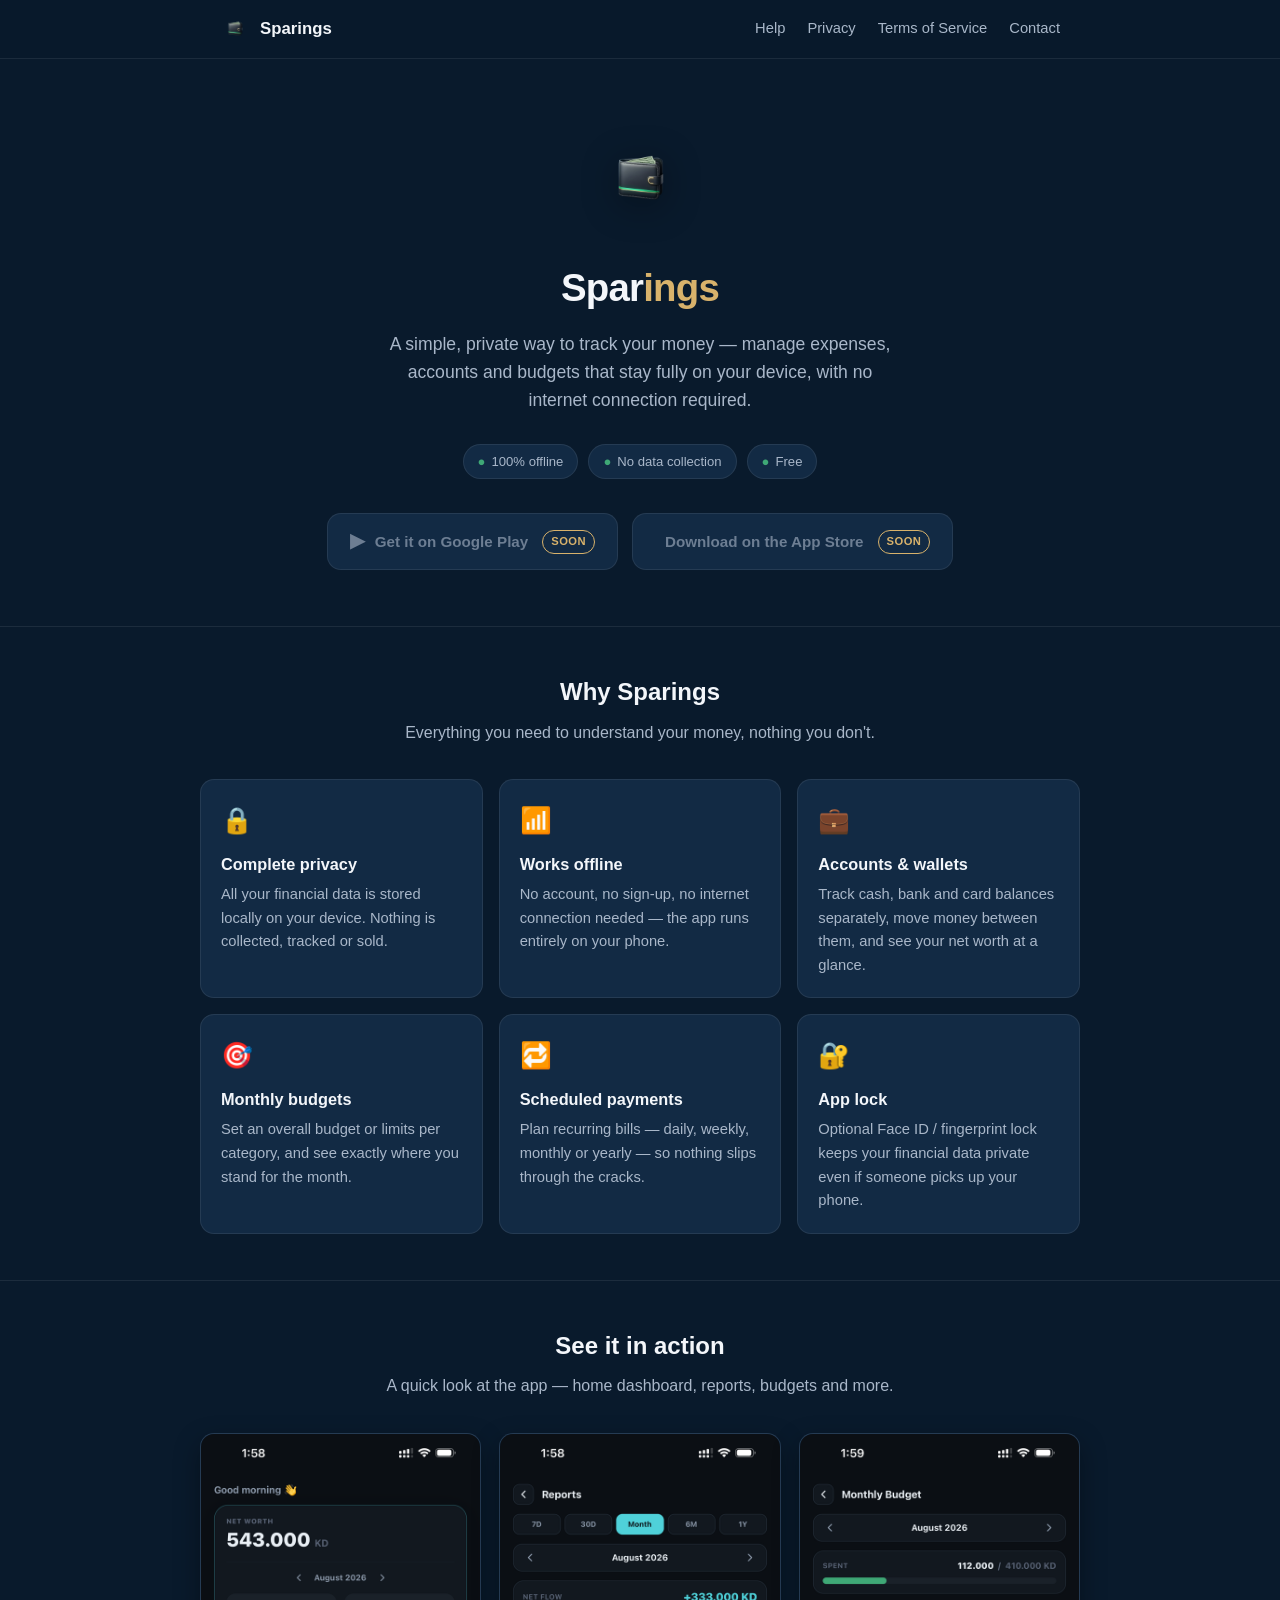
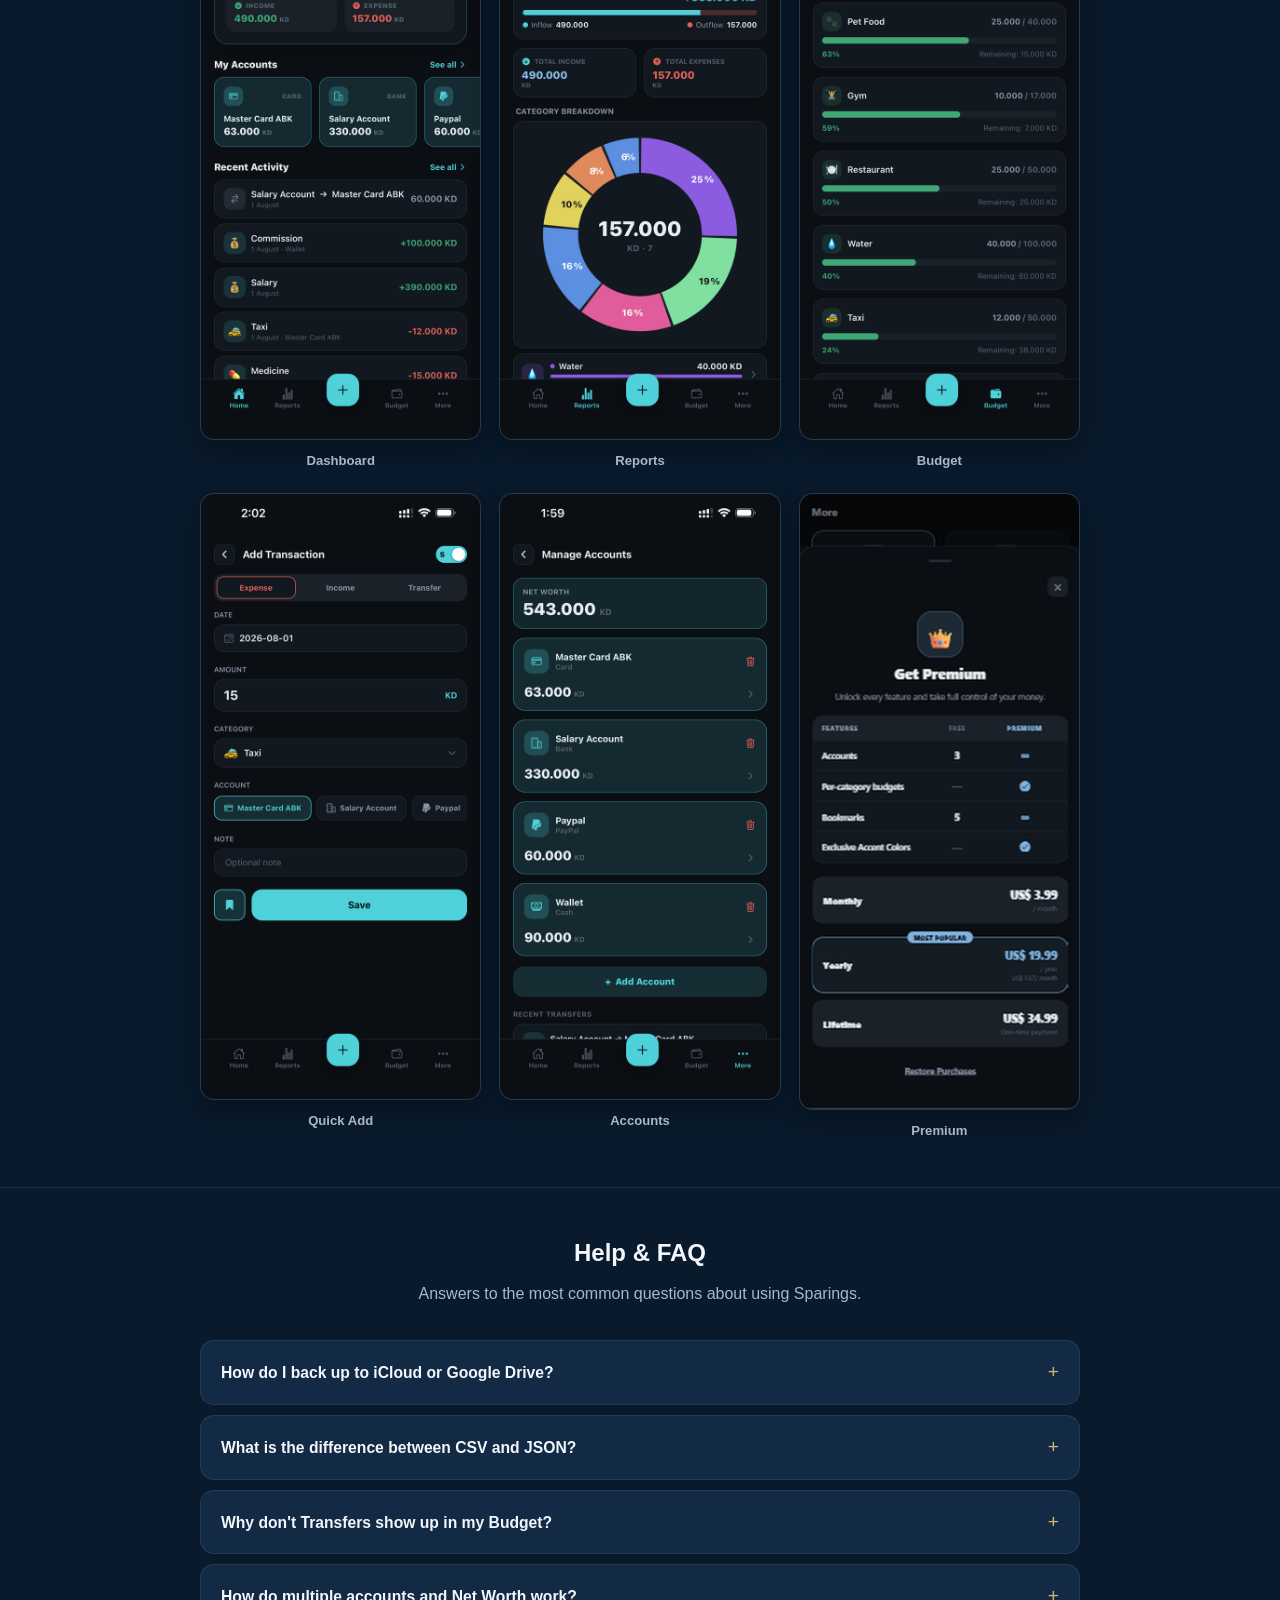
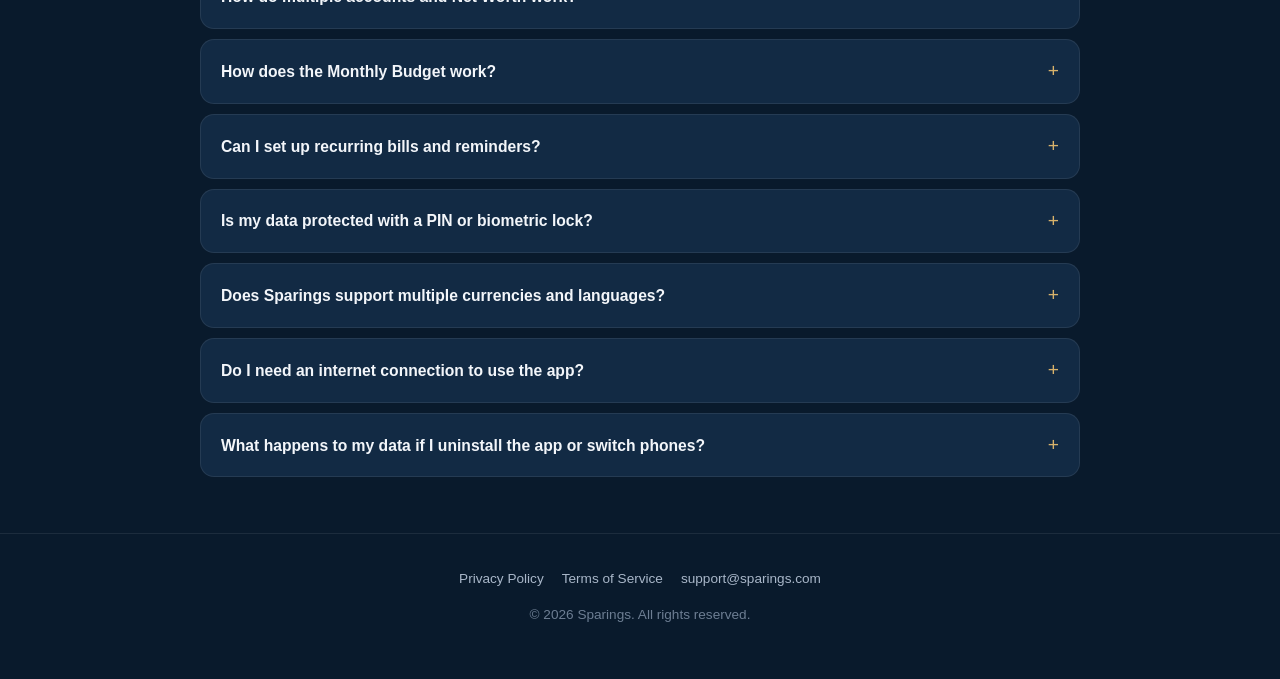
==== index.html @ 33c296d5 "Initial commit: Sparings marketing site Static site (no build step) with Home, Privacy Policy, and T" ====
<!DOCTYPE html>
<html lang="en">
<head>
<meta charset="UTF-8" />
<meta name="viewport" content="width=device-width, initial-scale=1.0" />
<title>Sparings — Personal Finance, Fully Private</title>
<meta name="description" content="Sparings is a personal finance and expense manager app that works fully offline and keeps every bit of your data on your own device." />
<link rel="icon" type="image/png" href="assets/favicon.png" />
<link rel="stylesheet" href="styles.css" />
</head>
<body>

<nav class="nav">
  <div class="wrap">
    <div class="nav-brand">
      <img src="assets/logo.png" alt="Sparings logo" />
      Sparings
    </div>
    <div class="nav-links">
      <a href="#help">Help</a>
      <a href="privacy.html">Privacy</a>
      <a href="terms.html">Terms of Service</a>
      <a href="#contact">Contact</a>
    </div>
  </div>
</nav>

<header class="hero">
  <img class="logo" src="assets/logo.png" alt="Sparings app icon" />
  <h1>Spar<span class="accent">ings</span></h1>
  <p class="tagline">
    A simple, private way to track your money — manage expenses, accounts and budgets
    that stay fully on your device, with no internet connection required.
  </p>

  <div class="pill-row">
    <span class="pill"><span class="dot">●</span>100% offline</span>
    <span class="pill"><span class="dot">●</span>No data collection</span>
    <span class="pill"><span class="dot">●</span>Free</span>
  </div>

  <div class="download-row">
    <span class="btn-store" title="Coming soon">
      <span class="store-icon">▶</span> Get it on Google Play <span class="soon">Soon</span>
    </span>
    <span class="btn-store" title="Coming soon">
      <span class="store-icon"></span> Download on the App Store <span class="soon">Soon</span>
    </span>
  </div>
</header>

<section class="block">
  <div class="wrap">
    <h2 class="section-title">Why Sparings</h2>
    <p class="section-sub">Everything you need to understand your money, nothing you don't.</p>
    <div class="feature-grid">
      <div class="feature-card">
        <span class="icon">🔒</span>
        <h3>Complete privacy</h3>
        <p>All your financial data is stored locally on your device. Nothing is collected, tracked or sold.</p>
      </div>
      <div class="feature-card">
        <span class="icon">📶</span>
        <h3>Works offline</h3>
        <p>No account, no sign-up, no internet connection needed — the app runs entirely on your phone.</p>
      </div>
      <div class="feature-card">
        <span class="icon">💼</span>
        <h3>Accounts &amp; wallets</h3>
        <p>Track cash, bank and card balances separately, move money between them, and see your net worth at a glance.</p>
      </div>
      <div class="feature-card">
        <span class="icon">🎯</span>
        <h3>Monthly budgets</h3>
        <p>Set an overall budget or limits per category, and see exactly where you stand for the month.</p>
      </div>
      <div class="feature-card">
        <span class="icon">🔁</span>
        <h3>Scheduled payments</h3>
        <p>Plan recurring bills — daily, weekly, monthly or yearly — so nothing slips through the cracks.</p>
      </div>
      <div class="feature-card">
        <span class="icon">🔐</span>
        <h3>App lock</h3>
        <p>Optional Face ID / fingerprint lock keeps your financial data private even if someone picks up your phone.</p>
      </div>
    </div>
  </div>
</section>

<section class="block">
  <div class="wrap">
    <h2 class="section-title">See it in action</h2>
    <p class="section-sub">A quick look at the app — home dashboard, reports, budgets and more.</p>
    <div class="screenshot-grid">
      <div class="screenshot-card">
        <img src="assets/screenshot-home.png" alt="Sparings home dashboard screenshot" loading="lazy" />
        <span>Dashboard</span>
      </div>
      <div class="screenshot-card">
        <img src="assets/screenshot-reports.png" alt="Sparings reports screenshot" loading="lazy" />
        <span>Reports</span>
      </div>
      <div class="screenshot-card">
        <img src="assets/screenshot-budget.png" alt="Sparings monthly budget screenshot" loading="lazy" />
        <span>Budget</span>
      </div>
      <div class="screenshot-card">
        <img src="assets/screenshot-add.png" alt="Sparings quick add transaction screenshot" loading="lazy" />
        <span>Quick Add</span>
      </div>
      <div class="screenshot-card">
        <img src="assets/screenshot-accounts.png" alt="Sparings accounts and wallets screenshot" loading="lazy" />
        <span>Accounts</span>
      </div>
      <div class="screenshot-card">
        <img src="assets/screenshot-premium.png" alt="Sparings Premium screenshot" loading="lazy" />
        <span>Premium</span>
      </div>
    </div>
  </div>
</section>

<section class="block" id="help">
  <div class="wrap">
    <h2 class="section-title">Help &amp; FAQ</h2>
    <p class="section-sub">Answers to the most common questions about using Sparings.</p>

    <details class="faq-item">
      <summary>How do I back up to iCloud or Google Drive?</summary>
      <div class="faq-answer">
        Tap "Backup App Data (JSON)" in Settings, then choose "Save to Files" (iOS) or "Google Drive" (Android) from the share menu.
      </div>
    </details>

    <details class="faq-item">
      <summary>What is the difference between CSV and JSON?</summary>
      <div class="faq-answer">
        CSV is an Excel file for you to read and print. JSON is a code file the app uses to safely restore your exact accounts, budgets and settings. A CSV file cannot be imported back.
      </div>
    </details>

    <details class="faq-item">
      <summary>Why don't Transfers show up in my Budget?</summary>
      <div class="faq-answer">
        A transfer only moves money between your own wallets (for example, Bank to Cash). It is not an expense, so it never affects your monthly budget or reports.
      </div>
    </details>

    <details class="faq-item">
      <summary>How do multiple accounts and Net Worth work?</summary>
      <div class="faq-answer">
        You can add as many accounts as you like — bank, cash, cards or any custom wallet — and track each one's balance separately. Your Net Worth is simply the sum of every account's balance, shown live on the Home dashboard.
      </div>
    </details>

    <details class="faq-item">
      <summary>How does the Monthly Budget work?</summary>
      <div class="faq-answer">
        You can set one overall monthly spending limit, and optionally separate limits per category (like Groceries or Transport). Sparings tracks your progress against each limit as you log expenses through the month.
      </div>
    </details>

    <details class="faq-item">
      <summary>Can I set up recurring bills and reminders?</summary>
      <div class="faq-answer">
        Yes. Scheduled Payments let you set up a bill once — daily, weekly, monthly or yearly — and it will automatically appear as an upcoming transaction in your Records each time it's due.
      </div>
    </details>

    <details class="faq-item">
      <summary>Is my data protected with a PIN or biometric lock?</summary>
      <div class="faq-answer">
        Yes. You can enable App Lock in Settings to require Face ID, fingerprint, or your device passcode before Sparings opens, on top of your device's own lock screen.
      </div>
    </details>

    <details class="faq-item">
      <summary>Does Sparings support multiple currencies and languages?</summary>
      <div class="faq-answer">
        Yes. Choose from over 150 currencies and 15 languages (including full right-to-left support for Arabic and Urdu) from Settings at any time.
      </div>
    </details>

    <details class="faq-item">
      <summary>Do I need an internet connection to use the app?</summary>
      <div class="faq-answer">
        No. Sparings works completely offline. An internet connection is only ever used if you choose to back up your data to your own personal cloud storage (like Google Drive or iCloud) — that step is entirely optional and initiated by you.
      </div>
    </details>

    <details class="faq-item">
      <summary>What happens to my data if I uninstall the app or switch phones?</summary>
      <div class="faq-answer">
        Since all data lives only on your device, uninstalling the app or switching phones without a backup will remove it permanently. We recommend regularly creating a JSON backup (Settings → Data &amp; Backup) so you can restore everything on a new device.
      </div>
    </details>

  </div>
</section>

<footer id="contact">
  <div class="wrap">
    <div class="footer-links">
      <a href="privacy.html">Privacy Policy</a>
      <a href="terms.html">Terms of Service</a>
      <a href="mailto:support@sparings.com">support@sparings.com</a>
    </div>
    <p>© 2026 Sparings. All rights reserved.</p>
  </div>
</footer>

</body>
</html>
---- styles.css ----
/* Sparings — shared site styles */

:root {
  --bg: #091A2C;
  --bg-alt: #0F2338;
  --card: #122A44;
  --border: rgba(255, 255, 255, 0.08);
  --text-primary: #F3F6FA;
  --text-secondary: #A9B7C9;
  --text-muted: #6D7E93;
  --gold: #D8B26B;
  --green: #3FA876;
  --radius: 14px;
  --max-width: 880px;
}

* {
  box-sizing: border-box;
}

html {
  scroll-behavior: smooth;
}

body {
  margin: 0;
  background: var(--bg);
  color: var(--text-primary);
  font-family: -apple-system, BlinkMacSystemFont, "Segoe UI", Roboto, Helvetica, Arial, sans-serif;
  line-height: 1.6;
  -webkit-font-smoothing: antialiased;
}

a {
  color: var(--green);
  text-decoration: none;
}

a:hover {
  text-decoration: underline;
}

.wrap {
  max-width: var(--max-width);
  margin: 0 auto;
  padding: 0 20px;
}

/* Nav */
.nav {
  border-bottom: 1px solid var(--border);
  background: rgba(9, 26, 44, 0.85);
  backdrop-filter: blur(8px);
  position: sticky;
  top: 0;
  z-index: 10;
}

.nav .wrap {
  display: flex;
  align-items: center;
  justify-content: space-between;
  padding-top: 14px;
  padding-bottom: 14px;
}

.nav-brand {
  display: flex;
  align-items: center;
  gap: 10px;
  font-weight: 700;
  font-size: 1.05rem;
  color: var(--text-primary);
}

.nav-brand img {
  width: 30px;
  height: 30px;
}

.nav-links {
  display: flex;
  gap: 22px;
  font-size: 0.92rem;
}

.nav-links a {
  color: var(--text-secondary);
}

.nav-links a:hover {
  color: var(--text-primary);
  text-decoration: none;
}

/* Hero */
.hero {
  text-align: center;
  padding: 72px 20px 56px;
}

.hero img.logo {
  width: 96px;
  height: 96px;
  margin-bottom: 22px;
  filter: drop-shadow(0 6px 18px rgba(0, 0, 0, 0.35));
}

.hero h1 {
  font-size: 2.4rem;
  margin: 0 0 12px;
  letter-spacing: -0.02em;
}

.hero .accent {
  color: var(--gold);
}

.hero p.tagline {
  color: var(--text-secondary);
  font-size: 1.1rem;
  max-width: 520px;
  margin: 0 auto 30px;
}

.pill-row {
  display: flex;
  justify-content: center;
  gap: 10px;
  flex-wrap: wrap;
  margin-bottom: 34px;
}

.pill {
  border: 1px solid var(--border);
  background: var(--card);
  color: var(--text-secondary);
  font-size: 0.82rem;
  padding: 6px 14px;
  border-radius: 999px;
}

.pill .dot {
  color: var(--green);
  margin-inline-end: 6px;
}

/* Download buttons */
.download-row {
  display: flex;
  justify-content: center;
  gap: 14px;
  flex-wrap: wrap;
}

.btn-store {
  display: inline-flex;
  align-items: center;
  gap: 10px;
  border: 1px solid var(--border);
  background: var(--card);
  color: var(--text-muted);
  padding: 12px 22px;
  border-radius: var(--radius);
  font-size: 0.95rem;
  font-weight: 600;
  cursor: not-allowed;
  user-select: none;
}

.btn-store .store-icon {
  font-size: 1.2rem;
}

.btn-store .soon {
  font-size: 0.7rem;
  font-weight: 700;
  text-transform: uppercase;
  letter-spacing: 0.04em;
  color: var(--gold);
  border: 1px solid var(--gold);
  border-radius: 999px;
  padding: 2px 8px;
  margin-inline-start: 4px;
}

/* Sections */
section.block {
  padding: 46px 20px;
  border-top: 1px solid var(--border);
}

section.block .wrap {
  padding: 0;
}

.section-title {
  font-size: 1.5rem;
  margin: 0 0 8px;
  text-align: center;
}

.section-sub {
  color: var(--text-secondary);
  text-align: center;
  margin: 0 auto 34px;
  max-width: 520px;
}

/* Feature grid */
.feature-grid {
  display: grid;
  grid-template-columns: repeat(3, 1fr);
  gap: 16px;
}

@media (max-width: 640px) {
  .feature-grid {
    grid-template-columns: 1fr;
  }
}

.feature-card {
  background: var(--card);
  border: 1px solid var(--border);
  border-radius: var(--radius);
  padding: 20px;
}

.feature-card .icon {
  font-size: 1.6rem;
  margin-bottom: 10px;
  display: block;
}

.feature-card h3 {
  margin: 0 0 6px;
  font-size: 1.02rem;
}

.feature-card p {
  margin: 0;
  color: var(--text-secondary);
  font-size: 0.92rem;
}

/* Screenshot gallery ("See it in action") */
.screenshot-grid {
  display: grid;
  grid-template-columns: repeat(3, 1fr);
  gap: 22px 18px;
}

@media (max-width: 640px) {
  .screenshot-grid {
    grid-template-columns: repeat(2, 1fr);
    gap: 18px 12px;
  }
}

@media (max-width: 400px) {
  .screenshot-grid {
    grid-template-columns: 1fr;
    max-width: 260px;
    margin: 0 auto;
  }
}

.screenshot-card {
  display: flex;
  flex-direction: column;
  align-items: center;
  gap: 10px;
}

.screenshot-card img {
  display: block;
  width: 100%;
  height: auto;
  border-radius: var(--radius);
  border: 1px solid var(--border);
  background: var(--card);
  box-shadow: 0 10px 26px rgba(0, 0, 0, 0.35);
}

.screenshot-card span {
  font-size: 0.82rem;
  font-weight: 600;
  color: var(--text-secondary);
}

/* FAQ (native <details>) */
.faq-item {
  background: var(--card);
  border: 1px solid var(--border);
  border-radius: var(--radius);
  margin-bottom: 10px;
  overflow: hidden;
}

.faq-item summary {
  list-style: none;
  cursor: pointer;
  padding: 16px 20px;
  font-weight: 600;
  font-size: 0.98rem;
  display: flex;
  align-items: center;
  justify-content: space-between;
  gap: 12px;
}

.faq-item summary::-webkit-details-marker {
  display: none;
}

.faq-item summary::after {
  content: "+";
  color: var(--gold);
  font-size: 1.2rem;
  font-weight: 400;
  flex-shrink: 0;
}

.faq-item[open] summary::after {
  content: "\2212";
}

.faq-item .faq-answer {
  padding: 0 20px 18px;
  color: var(--text-secondary);
  font-size: 0.93rem;
}

/* Privacy / Terms pages */
.policy-block {
  background: var(--card);
  border: 1px solid var(--border);
  border-radius: var(--radius);
  padding: 28px 26px;
  margin-bottom: 24px;
}

.policy-block h2 {
  margin-top: 0;
  font-size: 1.2rem;
  color: var(--gold);
}

.policy-block p {
  color: var(--text-secondary);
  margin-bottom: 14px;
}

.policy-block p:last-child {
  margin-bottom: 0;
}

.policy-block.rtl {
  direction: rtl;
  text-align: right;
}

.updated-note {
  color: var(--text-muted);
  font-size: 0.85rem;
  text-align: center;
  margin-bottom: 30px;
}

/* Footer */
footer {
  border-top: 1px solid var(--border);
  padding: 34px 20px 40px;
  text-align: center;
  color: var(--text-muted);
  font-size: 0.85rem;
}

footer a {
  color: var(--text-secondary);
}

footer .footer-links {
  margin-bottom: 12px;
  display: flex;
  justify-content: center;
  gap: 18px;
  flex-wrap: wrap;
}

footer .footer-links a {
  color: var(--text-secondary);
}
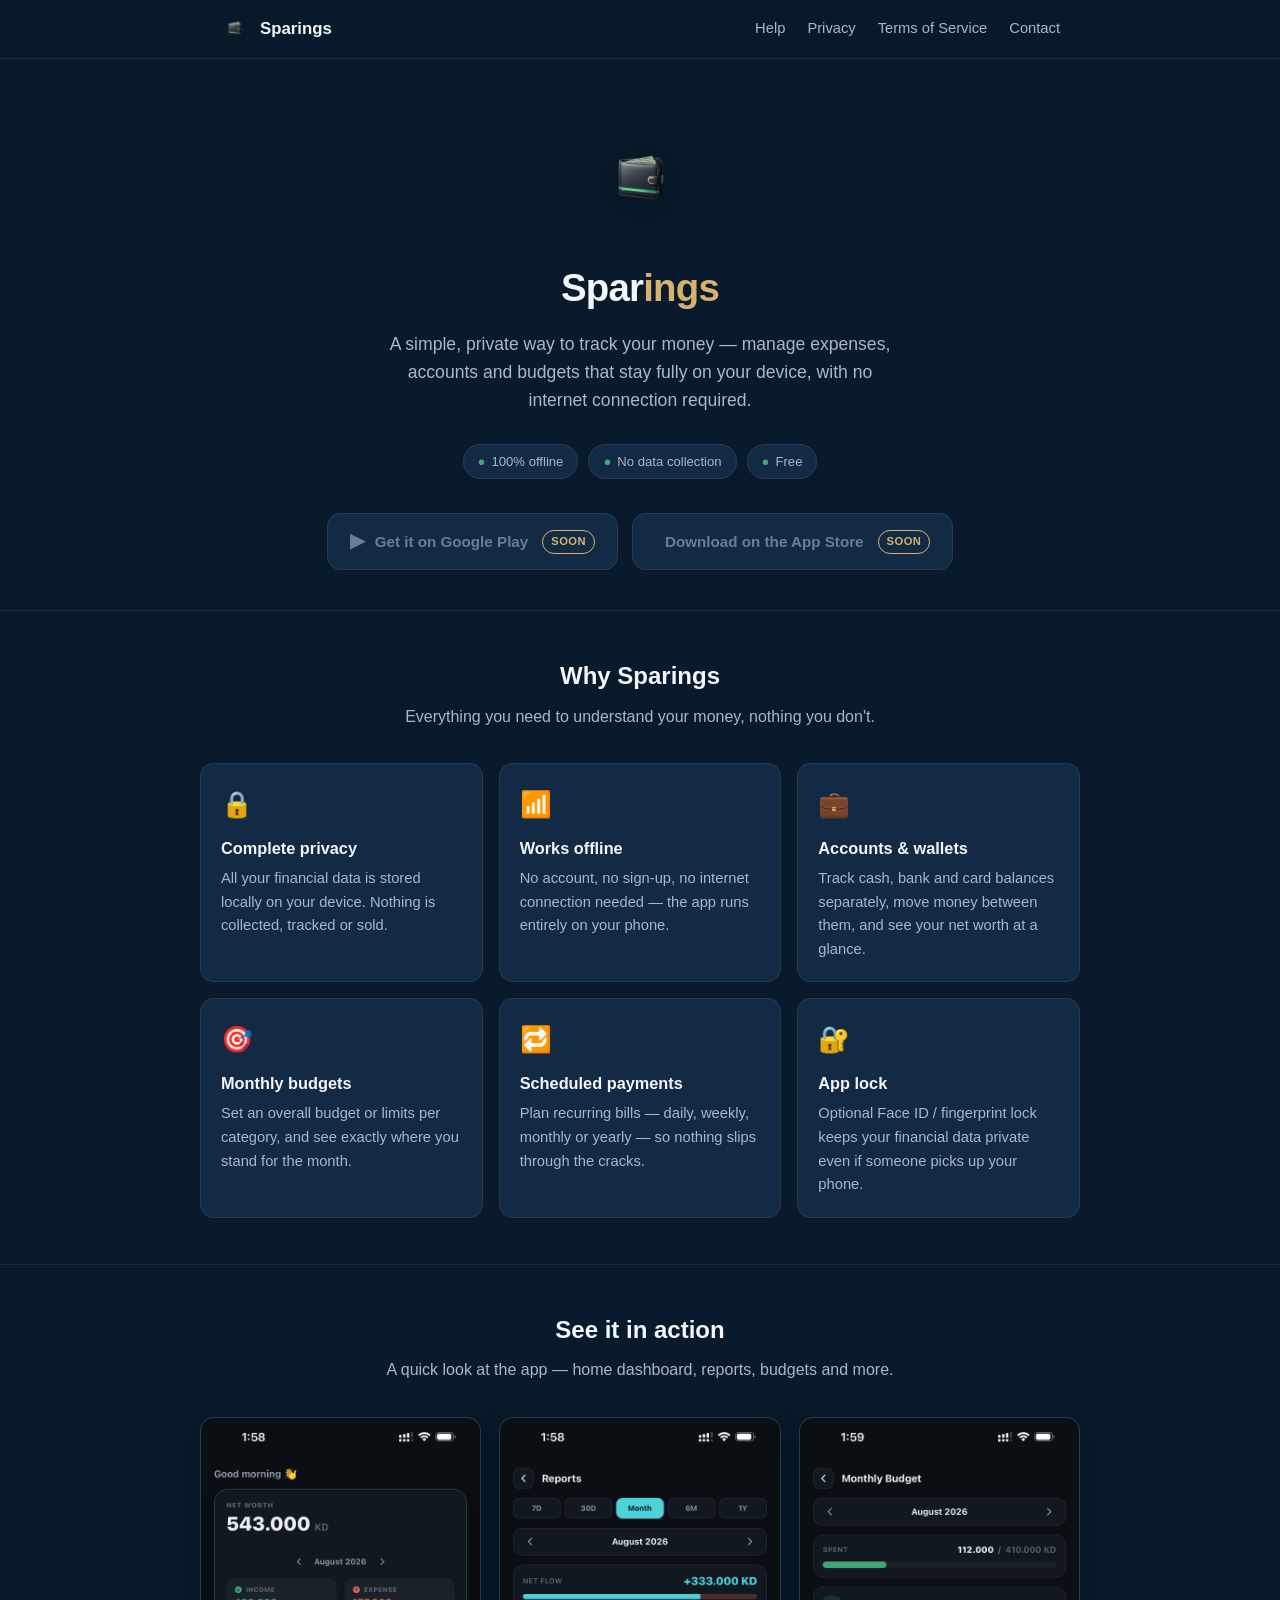
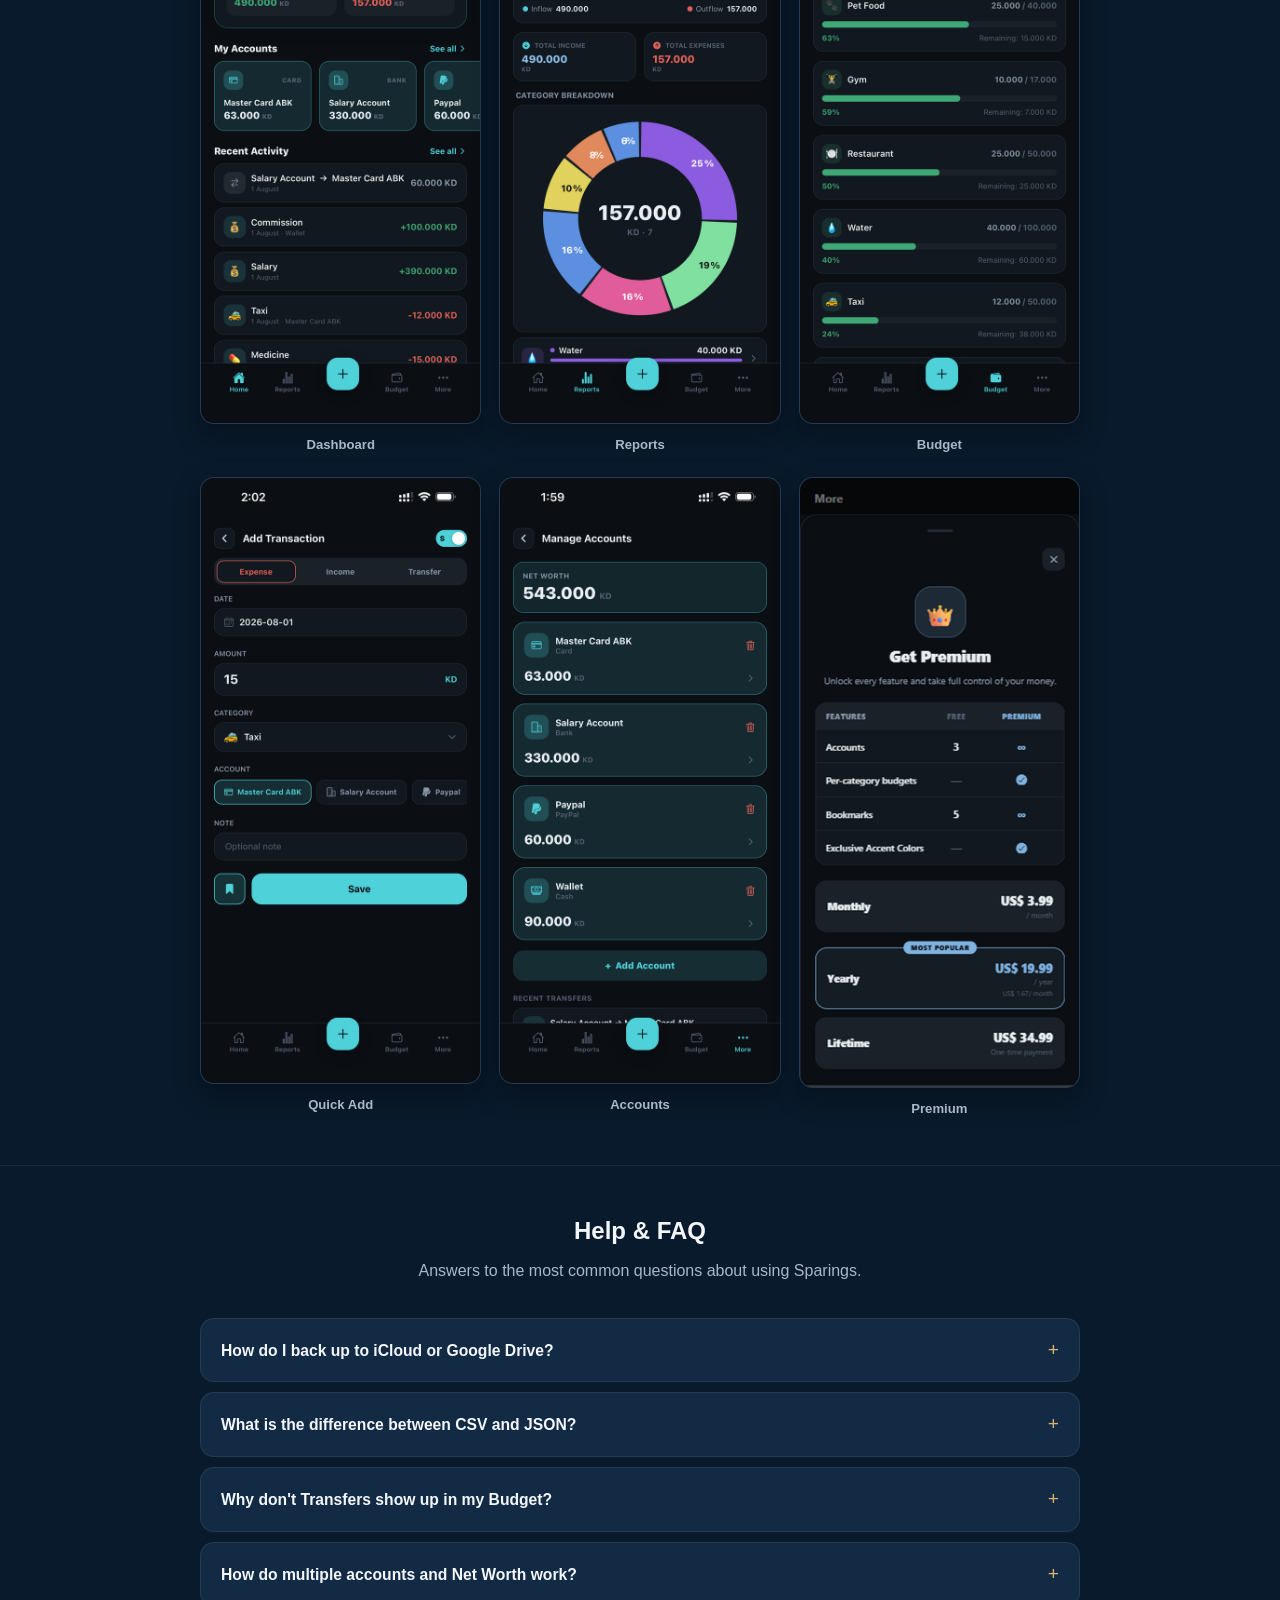
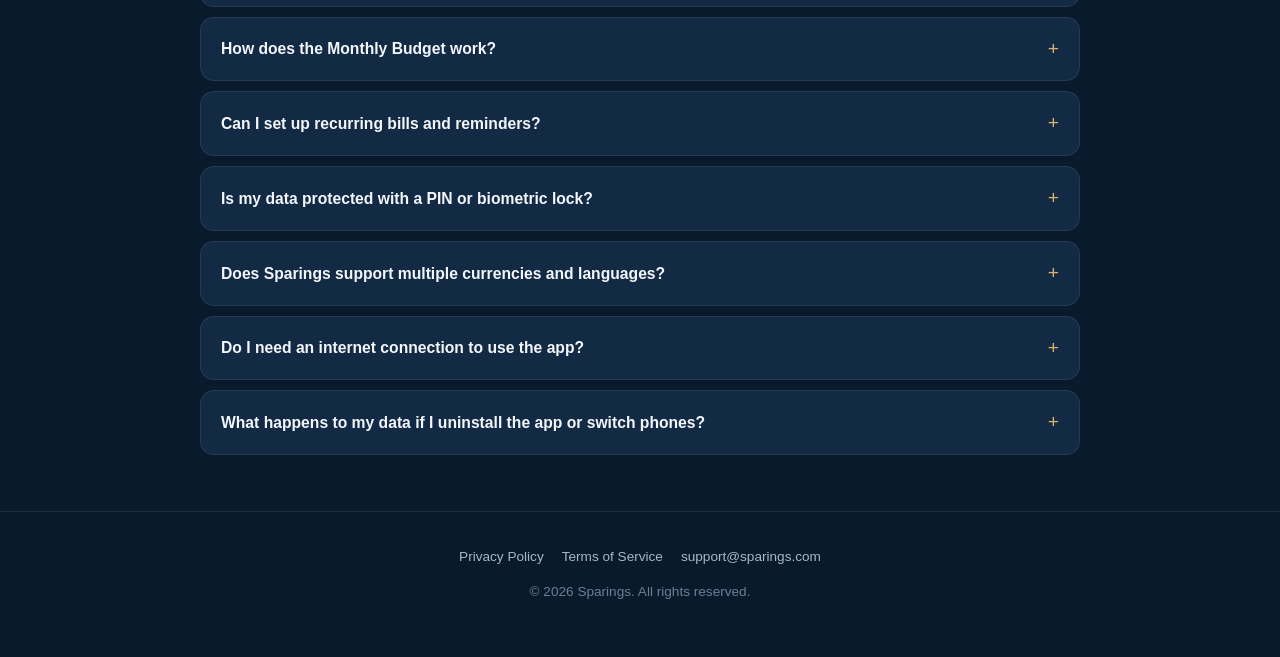
==== commit aa47da0d: "Fix hero-to-section spacing, link the nav logo, and update Premium screenshot The hero's own bottom " ====
--- a/index.html
+++ b/index.html
@@ -12,10 +12,10 @@
 
 <nav class="nav">
   <div class="wrap">
-    <div class="nav-brand">
+    <a href="index.html" class="nav-brand">
       <img src="assets/logo.png" alt="Sparings logo" />
       Sparings
-    </div>
+    </a>
     <div class="nav-links">
       <a href="#help">Help</a>
       <a href="privacy.html">Privacy</a>
--- a/styles.css
+++ b/styles.css
@@ -73,6 +73,10 @@
   color: var(--text-primary);
 }
 
+.nav-brand:hover {
+  text-decoration: none;
+}
+
 .nav-brand img {
   width: 30px;
   height: 30px;
@@ -96,7 +100,11 @@
 /* Hero */
 .hero {
   text-align: center;
-  padding: 72px 20px 56px;
+  /* Bottom padding kept modest on purpose — section.block already adds its
+     own 46px top padding right after, so the two stack into the visible gap
+     before the next heading. Don't raise this much without accounting for
+     that combined total. */
+  padding: 72px 20px 40px;
 }
 
 .hero img.logo {
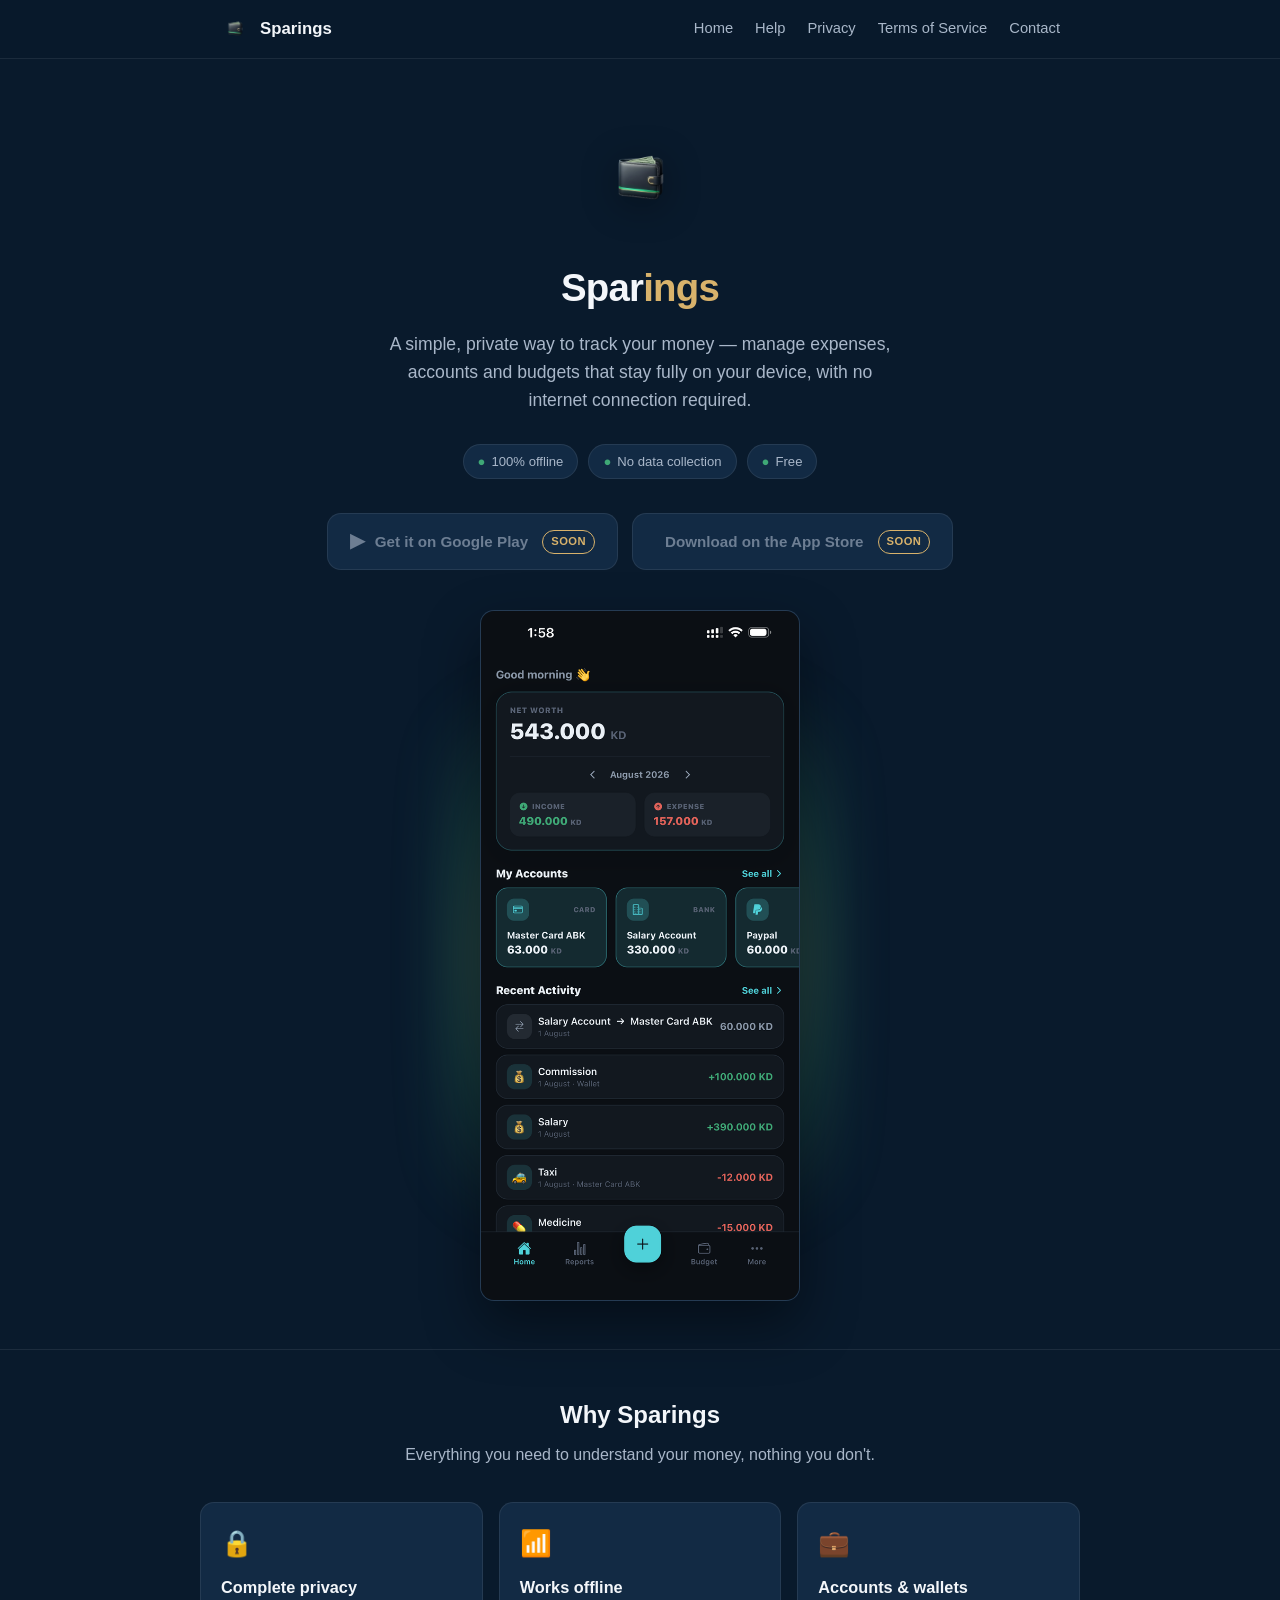
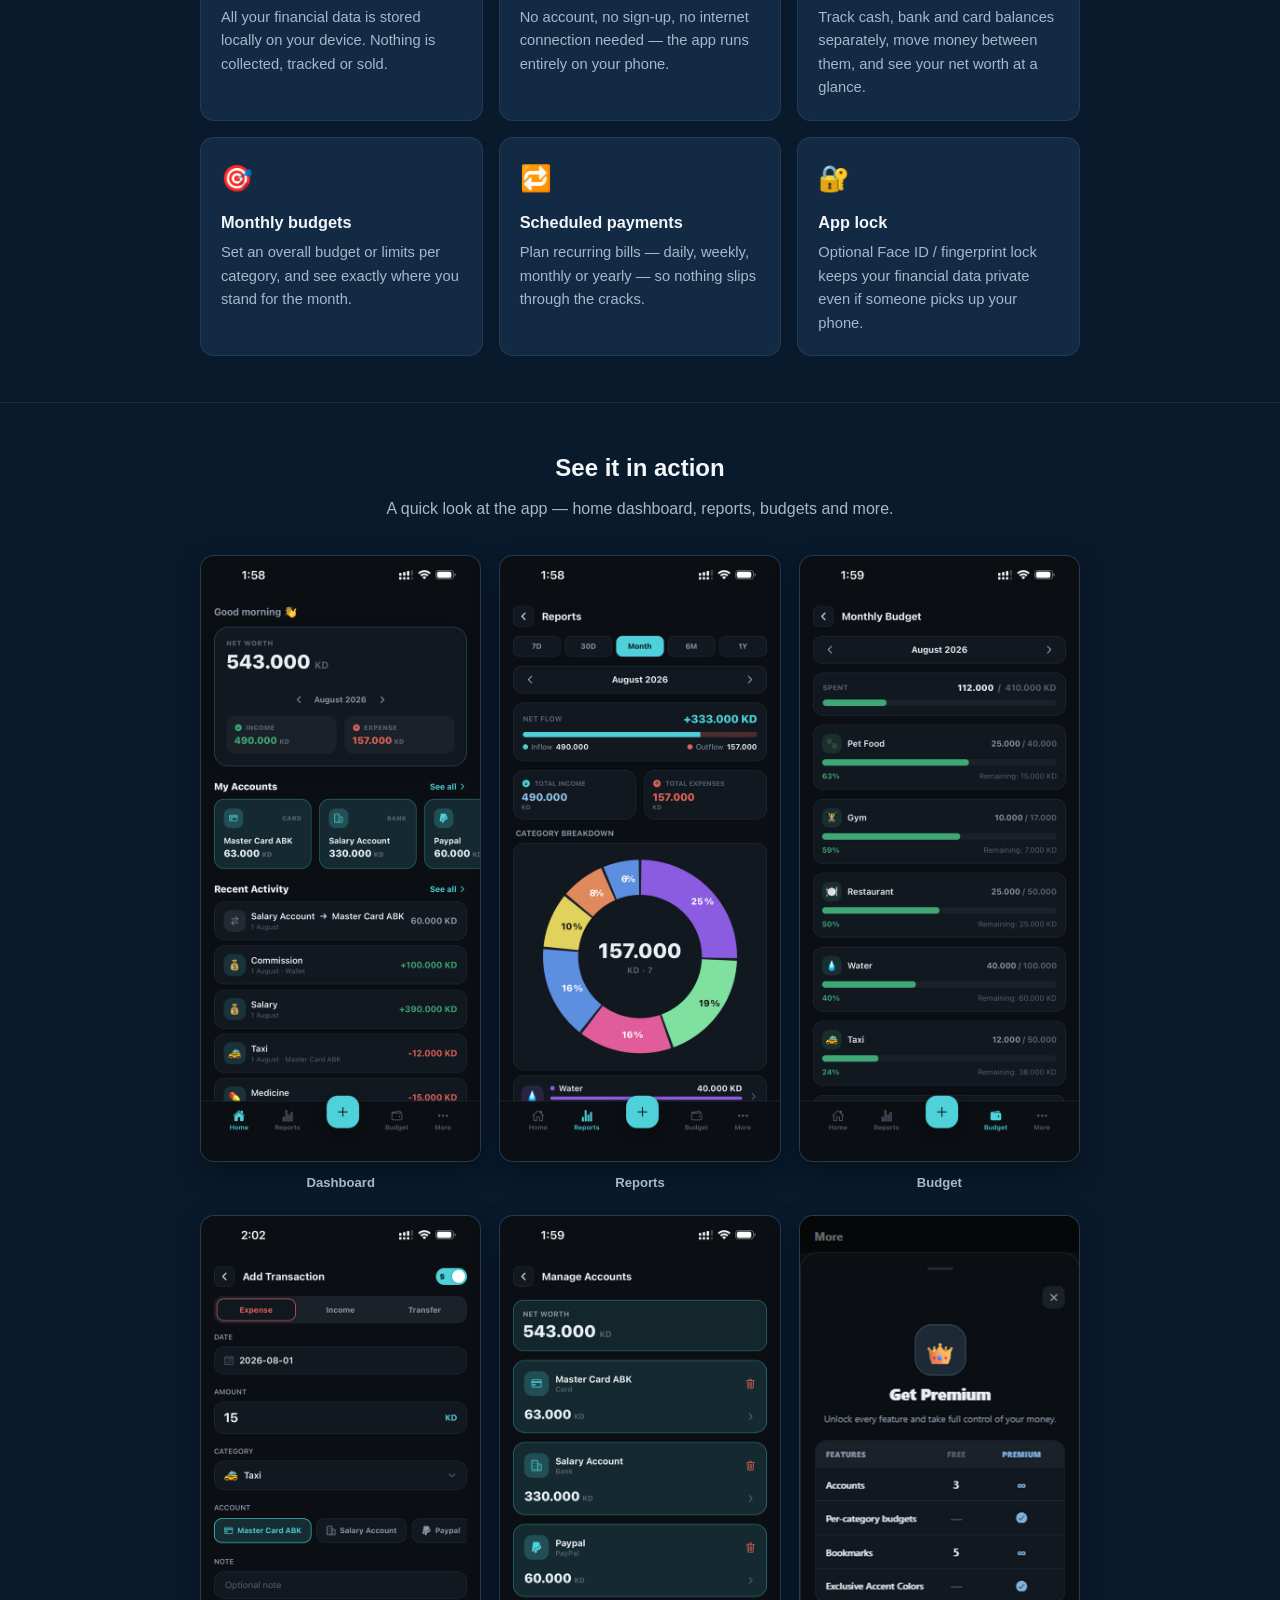
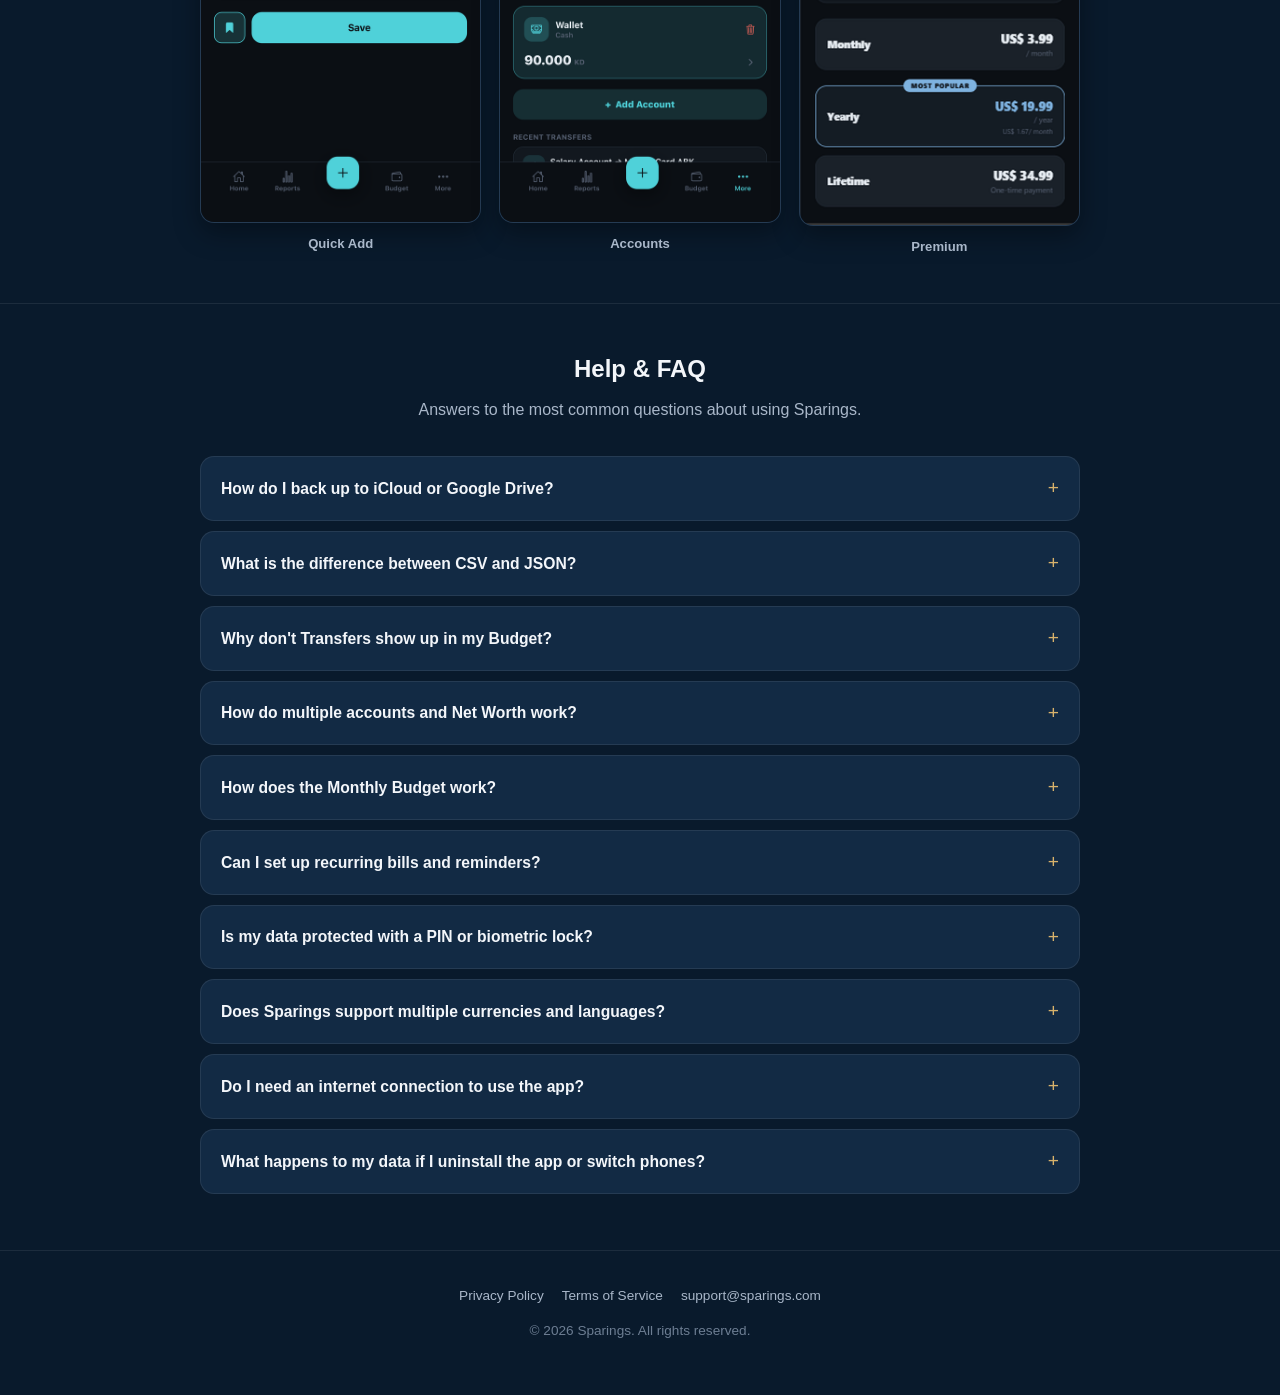
==== commit 4fee750d: "Add Home nav link on index.html and a large hero showcase screenshot index.html was the only page mi" ====
--- a/index.html
+++ b/index.html
@@ -17,6 +17,7 @@
       Sparings
     </a>
     <div class="nav-links">
+      <a href="index.html">Home</a>
       <a href="#help">Help</a>
       <a href="privacy.html">Privacy</a>
       <a href="terms.html">Terms of Service</a>
@@ -47,6 +48,10 @@
       <span class="store-icon"></span> Download on the App Store <span class="soon">Soon</span>
     </span>
   </div>
+
+  <div class="hero-showcase">
+    <img src="assets/screenshot-home.png" alt="Sparings home dashboard" />
+  </div>
 </header>
 
 <section class="block">
--- a/styles.css
+++ b/styles.css
@@ -192,6 +192,35 @@
   margin-inline-start: 4px;
 }
 
+/* Hero showcase image — a single large, glowing screenshot right under the
+   store buttons, so a first-time visitor sees the actual app immediately. */
+.hero-showcase {
+  position: relative;
+  display: inline-block;
+  margin-top: 40px;
+}
+
+.hero-showcase::before {
+  content: "";
+  position: absolute;
+  inset: -40px;
+  background: radial-gradient(circle, rgba(216, 178, 107, 0.35) 0%, rgba(63, 168, 118, 0.22) 45%, transparent 72%);
+  filter: blur(24px);
+  z-index: 0;
+}
+
+.hero-showcase img {
+  position: relative;
+  z-index: 1;
+  display: block;
+  width: 320px;
+  max-width: 78vw;
+  border-radius: var(--radius);
+  border: 1px solid var(--border);
+  background: var(--card);
+  box-shadow: 0 24px 56px rgba(0, 0, 0, 0.45);
+}
+
 /* Sections */
 section.block {
   padding: 46px 20px;
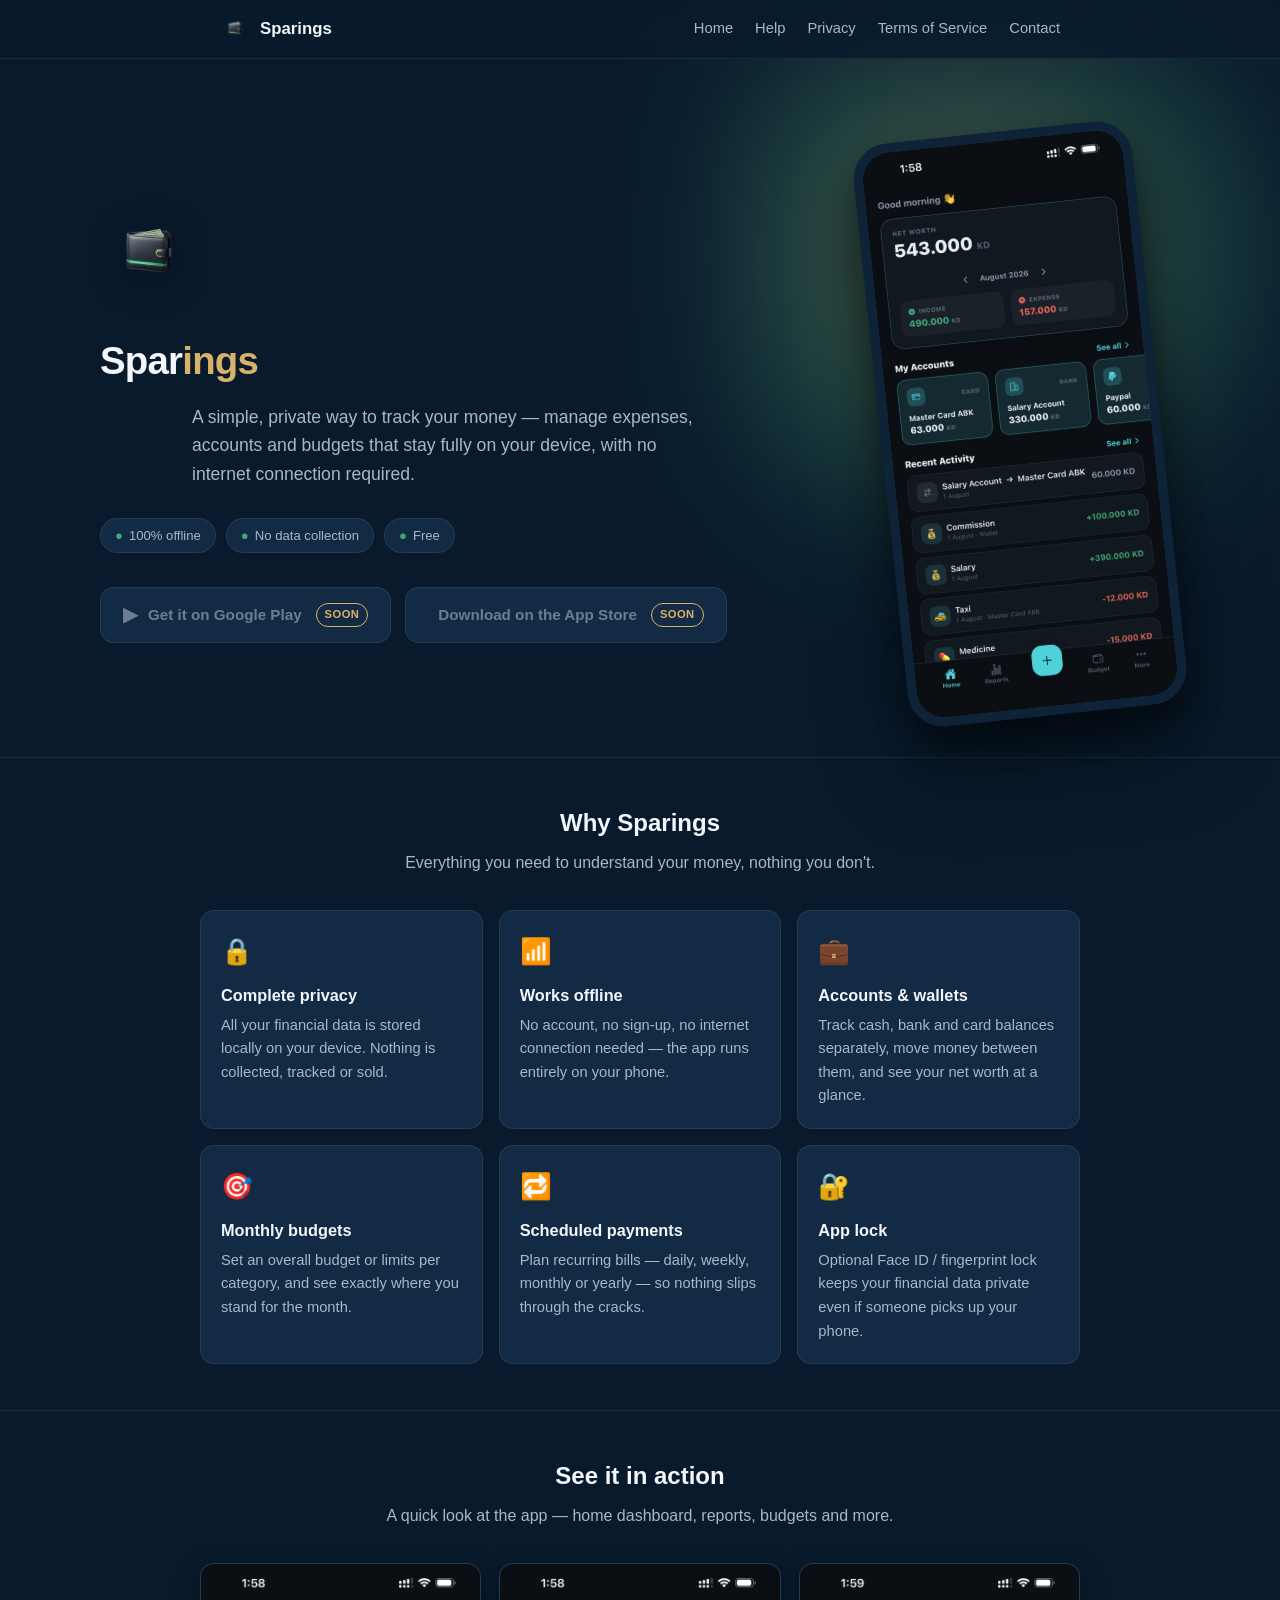
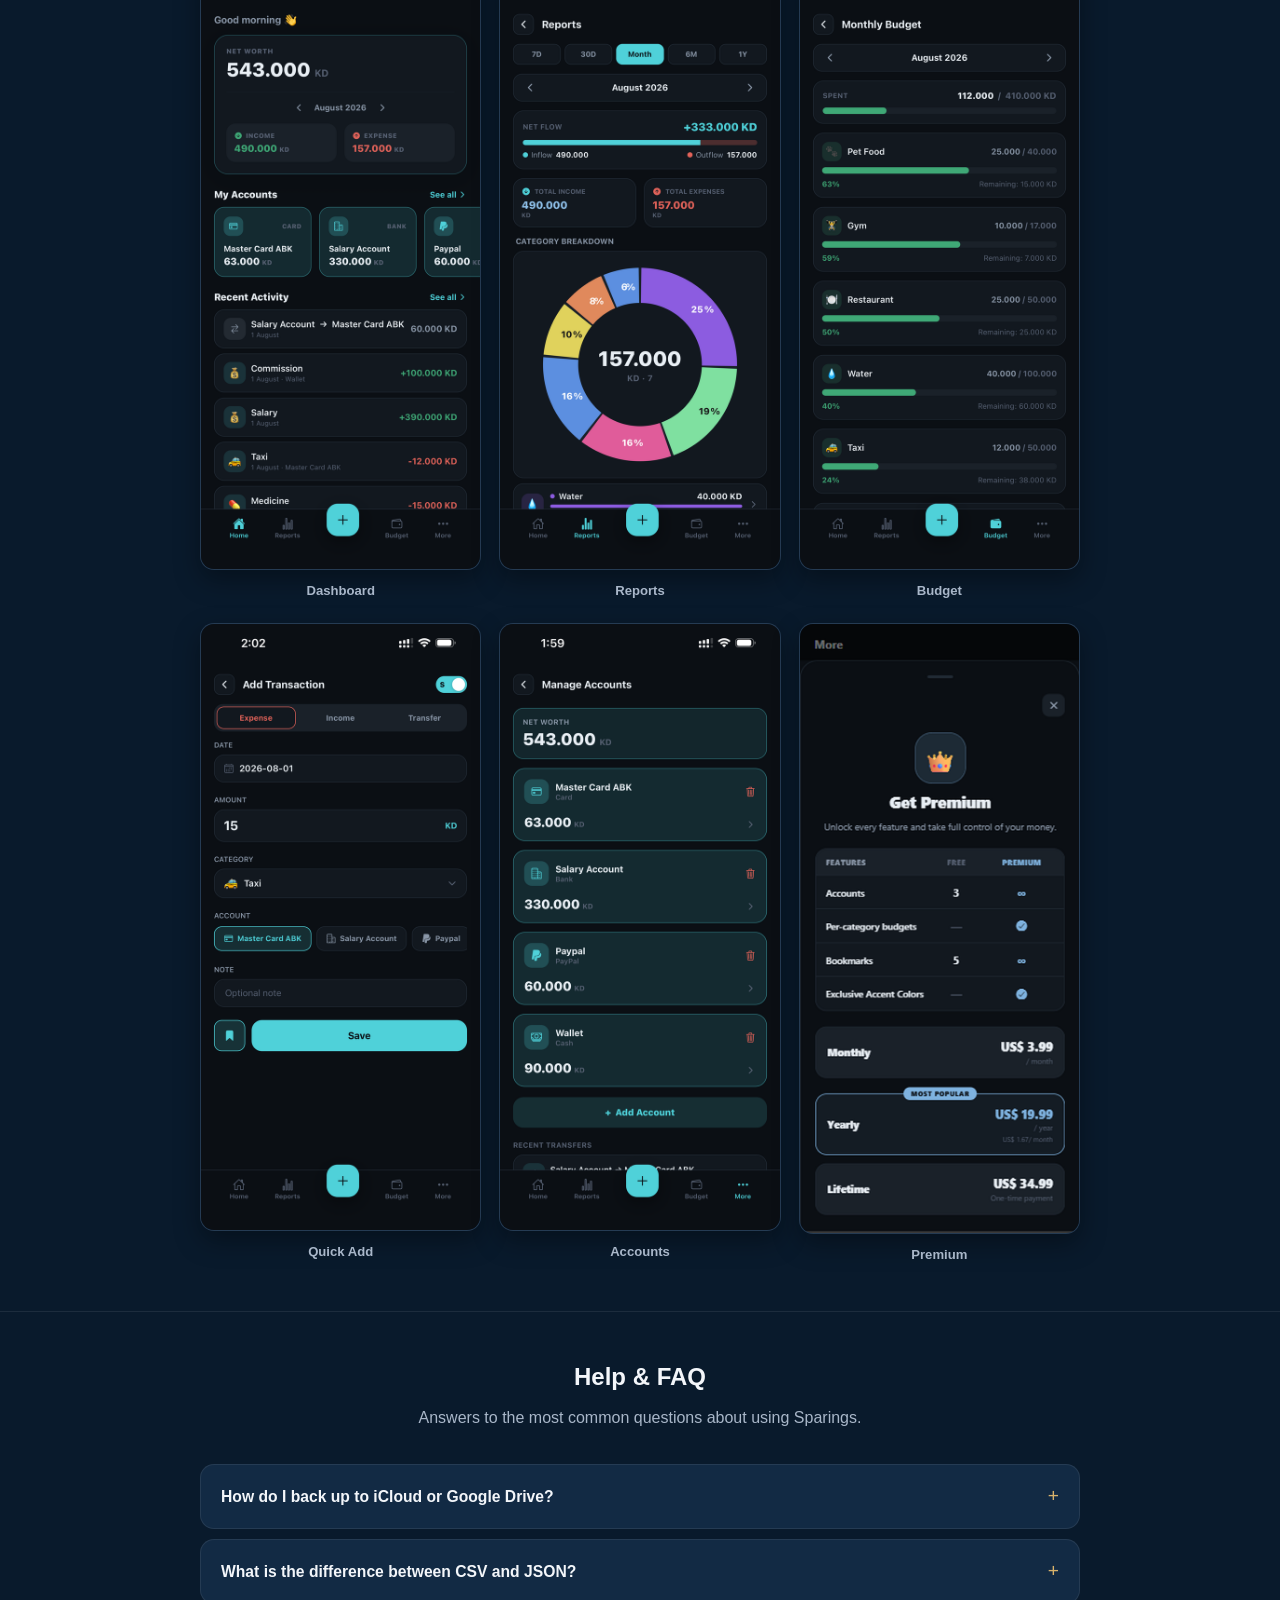
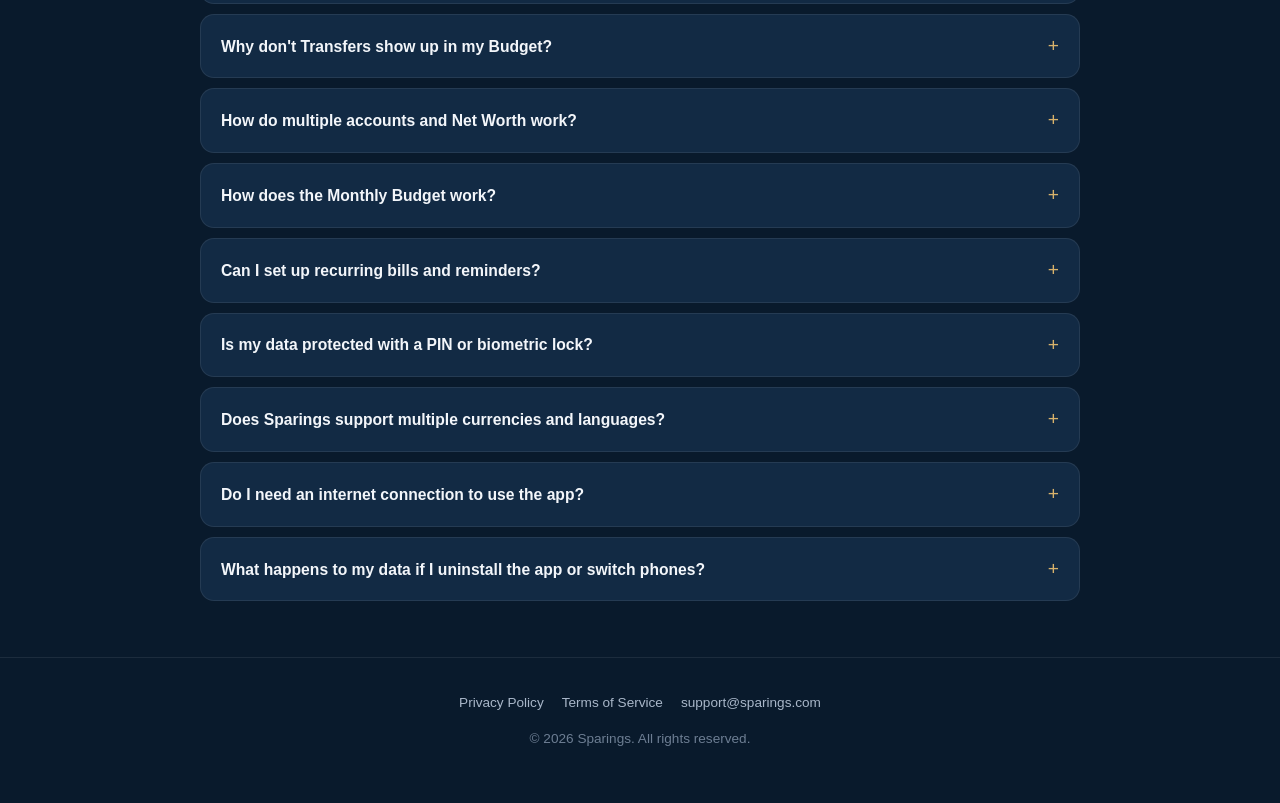
==== commit f292b43e: "Redesign hero: two-column layout with a floating CSS phone + ambient glow Replaces the flat, centere" ====
--- a/index.html
+++ b/index.html
@@ -27,30 +27,37 @@
 </nav>
 
 <header class="hero">
-  <img class="logo" src="assets/logo.png" alt="Sparings app icon" />
-  <h1>Spar<span class="accent">ings</span></h1>
-  <p class="tagline">
-    A simple, private way to track your money — manage expenses, accounts and budgets
-    that stay fully on your device, with no internet connection required.
-  </p>
-
-  <div class="pill-row">
-    <span class="pill"><span class="dot">●</span>100% offline</span>
-    <span class="pill"><span class="dot">●</span>No data collection</span>
-    <span class="pill"><span class="dot">●</span>Free</span>
-  </div>
-
-  <div class="download-row">
-    <span class="btn-store" title="Coming soon">
-      <span class="store-icon">▶</span> Get it on Google Play <span class="soon">Soon</span>
-    </span>
-    <span class="btn-store" title="Coming soon">
-      <span class="store-icon"></span> Download on the App Store <span class="soon">Soon</span>
-    </span>
-  </div>
-
-  <div class="hero-showcase">
-    <img src="assets/screenshot-home.png" alt="Sparings home dashboard" />
+  <div class="hero-inner">
+    <div class="hero-text">
+      <img class="logo" src="assets/logo.png" alt="Sparings app icon" />
+      <h1>Spar<span class="accent">ings</span></h1>
+      <p class="tagline">
+        A simple, private way to track your money — manage expenses, accounts and budgets
+        that stay fully on your device, with no internet connection required.
+      </p>
+
+      <div class="pill-row">
+        <span class="pill"><span class="dot">●</span>100% offline</span>
+        <span class="pill"><span class="dot">●</span>No data collection</span>
+        <span class="pill"><span class="dot">●</span>Free</span>
+      </div>
+
+      <div class="download-row">
+        <span class="btn-store" title="Coming soon">
+          <span class="store-icon">▶</span> Get it on Google Play <span class="soon">Soon</span>
+        </span>
+        <span class="btn-store" title="Coming soon">
+          <span class="store-icon"></span> Download on the App Store <span class="soon">Soon</span>
+        </span>
+      </div>
+    </div>
+
+    <div class="hero-visual">
+      <div class="hero-glow" aria-hidden="true"></div>
+      <div class="hero-phone">
+        <img src="assets/screenshot-home.png" alt="Sparings home dashboard" />
+      </div>
+    </div>
   </div>
 </header>
 
--- a/styles.css
+++ b/styles.css
@@ -131,6 +131,32 @@
   margin: 0 auto 30px;
 }
 
+/* Hero layout — two columns on wide screens (copy left, floating phone
+   right); privacy.html/terms.html's plain text-only .hero (no .hero-inner)
+   is untouched by any of this and keeps the simple centered rules above. */
+.hero-inner {
+  max-width: 1080px;
+  margin: 0 auto;
+  display: flex;
+  align-items: center;
+  justify-content: center;
+  gap: 56px;
+}
+
+.hero-text {
+  flex: 1 1 420px;
+  text-align: left;
+}
+
+.hero-text .tagline {
+  margin: 0 0 30px;
+}
+
+.hero-text .pill-row,
+.hero-text .download-row {
+  justify-content: flex-start;
+}
+
 .pill-row {
   display: flex;
   justify-content: center;
@@ -192,33 +218,85 @@
   margin-inline-start: 4px;
 }
 
-/* Hero showcase image — a single large, glowing screenshot right under the
-   store buttons, so a first-time visitor sees the actual app immediately. */
-.hero-showcase {
+/* Hero visual — a floating "phone" (pure CSS frame, no external art) tilted
+   slightly, with an asymmetric ambient glow behind it. Right column on wide
+   screens; see the @media block below for the stacked/centered phone-only
+   mobile version. */
+.hero-visual {
   position: relative;
-  display: inline-block;
-  margin-top: 40px;
-}
-
-.hero-showcase::before {
-  content: "";
+  flex: 0 0 auto;
+  width: 320px;
+  display: flex;
+  justify-content: center;
+}
+
+.hero-glow {
   position: absolute;
-  inset: -40px;
-  background: radial-gradient(circle, rgba(216, 178, 107, 0.35) 0%, rgba(63, 168, 118, 0.22) 45%, transparent 72%);
-  filter: blur(24px);
+  width: 500px;
+  height: 500px;
+  top: -70px;
+  left: -100px;
+  background: radial-gradient(circle at 42% 38%, var(--gold) 0%, var(--green) 48%, transparent 72%);
+  filter: blur(80px);
+  opacity: 0.4;
   z-index: 0;
-}
-
-.hero-showcase img {
+  pointer-events: none;
+}
+
+.hero-phone {
   position: relative;
   z-index: 1;
+  width: 280px;
+  border-radius: 36px;
+  /* --card mixed with --bg — a shade darker than the card surface, reading
+     as a physical device bezel rather than another UI card. */
+  border: 9px solid #0e2238;
+  box-shadow: 0 40px 80px rgba(0, 0, 0, 0.5), 0 16px 32px rgba(0, 0, 0, 0.35);
+  overflow: hidden;
+  transform: rotate(-6deg);
+  background: var(--card);
+}
+
+.hero-phone img {
   display: block;
-  width: 320px;
-  max-width: 78vw;
-  border-radius: var(--radius);
-  border: 1px solid var(--border);
-  background: var(--card);
-  box-shadow: 0 24px 56px rgba(0, 0, 0, 0.45);
+  width: 100%;
+  border-radius: 28px;
+}
+
+@media (max-width: 900px) {
+  .hero-inner {
+    flex-direction: column;
+    gap: 44px;
+  }
+
+  .hero-text {
+    text-align: center;
+  }
+
+  .hero-text .tagline {
+    margin: 0 auto 30px;
+  }
+
+  .hero-text .pill-row,
+  .hero-text .download-row {
+    justify-content: center;
+  }
+
+  .hero-visual {
+    width: 100%;
+  }
+
+  .hero-phone {
+    width: 240px;
+  }
+
+  .hero-glow {
+    width: 380px;
+    height: 380px;
+    top: -30px;
+    left: 50%;
+    transform: translateX(-58%);
+  }
 }
 
 /* Sections */
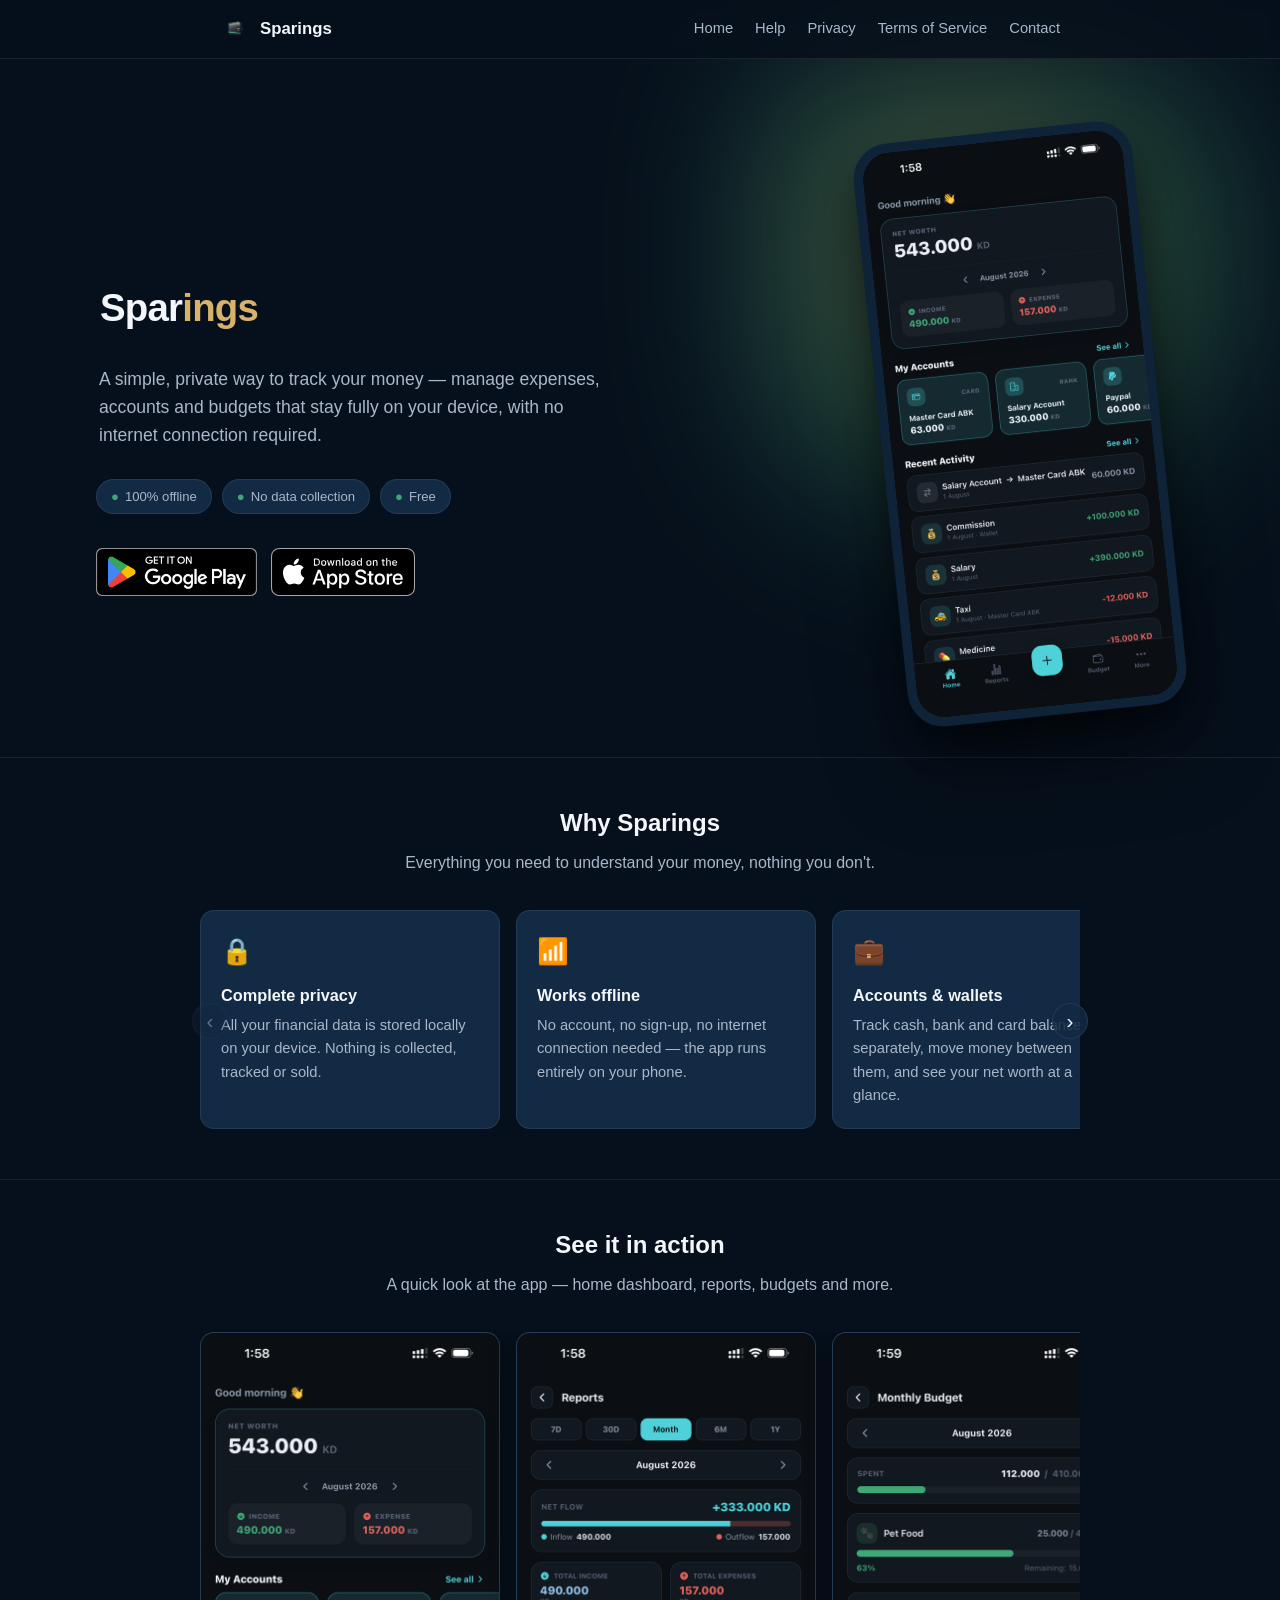
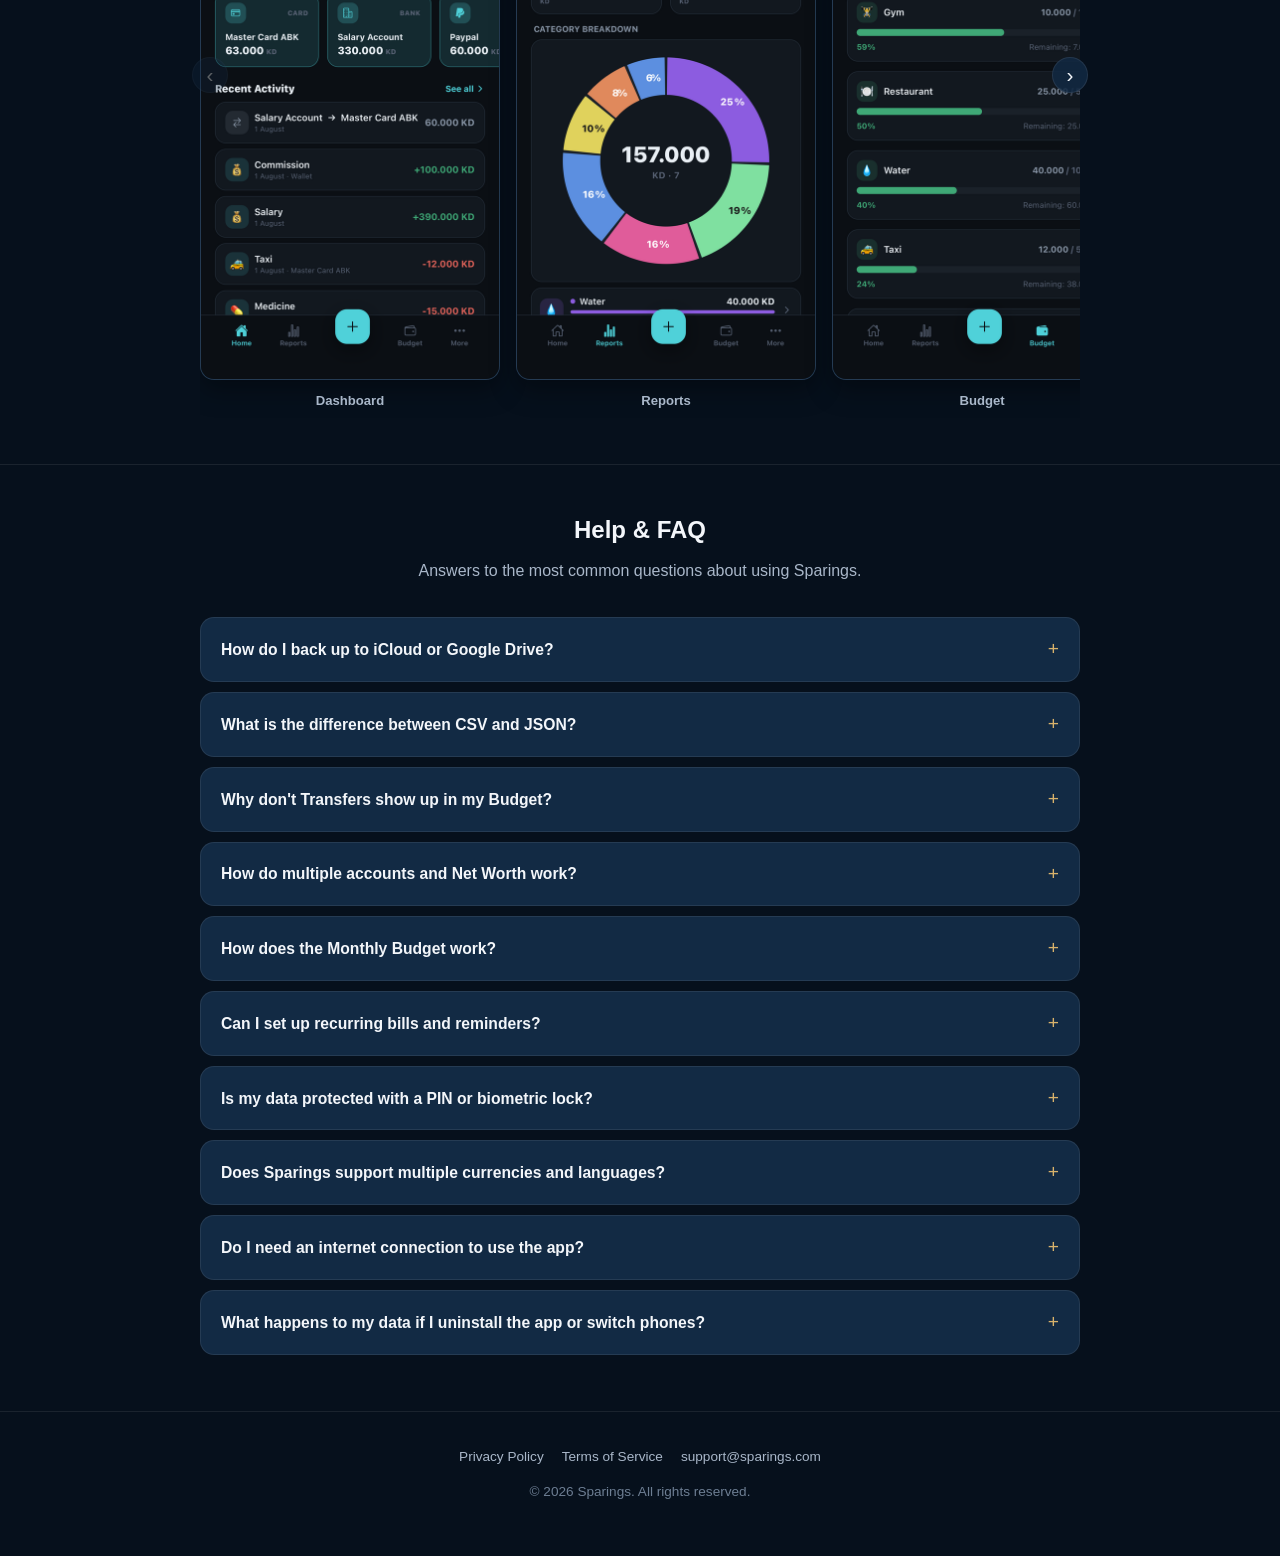
==== commit be75d165: "Add mobile nav, horizontal sliders, official store badges, darker hero - Darken the page background " ====
--- a/index.html
+++ b/index.html
@@ -16,7 +16,12 @@
       <img src="assets/logo.png" alt="Sparings logo" />
       Sparings
     </a>
-    <div class="nav-links">
+    <button type="button" class="nav-toggle" id="navToggle" aria-label="Toggle navigation menu" aria-expanded="false" aria-controls="navLinks">
+      <span></span>
+      <span></span>
+      <span></span>
+    </button>
+    <div class="nav-links" id="navLinks">
       <a href="index.html">Home</a>
       <a href="#help">Help</a>
       <a href="privacy.html">Privacy</a>
@@ -29,7 +34,6 @@
 <header class="hero">
   <div class="hero-inner">
     <div class="hero-text">
-      <img class="logo" src="assets/logo.png" alt="Sparings app icon" />
       <h1>Spar<span class="accent">ings</span></h1>
       <p class="tagline">
         A simple, private way to track your money — manage expenses, accounts and budgets
@@ -43,11 +47,11 @@
       </div>
 
       <div class="download-row">
-        <span class="btn-store" title="Coming soon">
-          <span class="store-icon">▶</span> Get it on Google Play <span class="soon">Soon</span>
+        <span class="store-badge-wrap" title="Coming soon">
+          <img class="store-badge" src="assets/google-play-badge.png" alt="Get it on Google Play" />
         </span>
-        <span class="btn-store" title="Coming soon">
-          <span class="store-icon"></span> Download on the App Store <span class="soon">Soon</span>
+        <span class="store-badge-wrap" title="Coming soon">
+          <img class="store-badge" src="assets/app-store-badge.svg" alt="Download on the App Store" />
         </span>
       </div>
     </div>
@@ -222,5 +226,87 @@
   </div>
 </footer>
 
+<script>
+  (function () {
+    var navToggle = document.getElementById("navToggle");
+    var navLinks = document.getElementById("navLinks");
+    if (!navToggle || !navLinks) return;
+
+    function closeMenu() {
+      navLinks.classList.remove("open");
+      navToggle.setAttribute("aria-expanded", "false");
+    }
+
+    function toggleMenu() {
+      var isOpen = navLinks.classList.toggle("open");
+      navToggle.setAttribute("aria-expanded", isOpen ? "true" : "false");
+    }
+
+    navToggle.addEventListener("click", function (e) {
+      e.stopPropagation();
+      toggleMenu();
+    });
+
+    navLinks.addEventListener("click", function (e) {
+      if (e.target.tagName === "A") closeMenu();
+    });
+
+    document.addEventListener("click", function (e) {
+      if (!navLinks.contains(e.target) && !navToggle.contains(e.target)) {
+        closeMenu();
+      }
+    });
+  })();
+
+  // Desktop prev/next arrows for the "Why Sparings" and "See it in action"
+  // sliders — mobile keeps pure touch-swipe (arrows are hidden by CSS
+  // below the site's existing 900px breakpoint).
+  (function () {
+    var tracks = document.querySelectorAll(".feature-grid, .screenshot-grid");
+
+    tracks.forEach(function (track) {
+      var wrap = document.createElement("div");
+      wrap.className = "slider-wrap";
+      track.parentNode.insertBefore(wrap, track);
+      wrap.appendChild(track);
+
+      var prevBtn = document.createElement("button");
+      prevBtn.type = "button";
+      prevBtn.className = "slider-arrow slider-arrow-prev";
+      prevBtn.setAttribute("aria-label", "Scroll left");
+      prevBtn.innerHTML = "&#8249;";
+
+      var nextBtn = document.createElement("button");
+      nextBtn.type = "button";
+      nextBtn.className = "slider-arrow slider-arrow-next";
+      nextBtn.setAttribute("aria-label", "Scroll right");
+      nextBtn.innerHTML = "&#8250;";
+
+      wrap.appendChild(prevBtn);
+      wrap.appendChild(nextBtn);
+
+      function step(dir) {
+        var card = track.querySelector(".feature-card, .screenshot-card");
+        var gap = parseFloat(getComputedStyle(track).columnGap) || 0;
+        var amount = card ? card.getBoundingClientRect().width + gap : track.clientWidth * 0.8;
+        track.scrollBy({ left: dir * amount, behavior: "smooth" });
+      }
+
+      prevBtn.addEventListener("click", function () { step(-1); });
+      nextBtn.addEventListener("click", function () { step(1); });
+
+      function updateArrows() {
+        var maxScroll = track.scrollWidth - track.clientWidth - 1;
+        prevBtn.disabled = track.scrollLeft <= 0;
+        nextBtn.disabled = track.scrollLeft >= maxScroll;
+      }
+
+      track.addEventListener("scroll", updateArrows);
+      window.addEventListener("resize", updateArrows);
+      updateArrows();
+    });
+  })();
+</script>
+
 </body>
 </html>
--- a/styles.css
+++ b/styles.css
@@ -1,7 +1,9 @@
 /* Sparings — shared site styles */
 
 :root {
-  --bg: #091A2C;
+  /* Deepened ~36% in lightness from the original #091A2C, same hue/tone
+     (a dark navy-teal), so gold/green accents read with more contrast. */
+  --bg: #06101C;
   --bg-alt: #0F2338;
   --card: #122A44;
   --border: rgba(255, 255, 255, 0.08);
@@ -49,7 +51,9 @@
 /* Nav */
 .nav {
   border-bottom: 1px solid var(--border);
-  background: rgba(9, 26, 44, 0.85);
+  /* rgb(6, 16, 28) = --bg — kept as a literal (not var()) so the alpha
+     can be applied; update alongside --bg if that value ever changes. */
+  background: rgba(6, 16, 28, 0.85);
   backdrop-filter: blur(8px);
   position: sticky;
   top: 0;
@@ -95,6 +99,58 @@
 .nav-links a:hover {
   color: var(--text-primary);
   text-decoration: none;
+}
+
+/* Nav — mobile hamburger toggle, hidden on desktop */
+.nav-toggle {
+  display: none;
+  flex-direction: column;
+  justify-content: center;
+  align-items: center;
+  gap: 4px;
+  width: 34px;
+  height: 34px;
+  padding: 0;
+  background: transparent;
+  border: 1px solid var(--border);
+  border-radius: 8px;
+  cursor: pointer;
+}
+
+.nav-toggle span {
+  display: block;
+  width: 16px;
+  height: 2px;
+  background: var(--text-primary);
+  border-radius: 2px;
+}
+
+/* Same breakpoint as .hero-inner's mobile layout below */
+@media (max-width: 900px) {
+  .nav-toggle {
+    display: flex;
+  }
+
+  .nav-links {
+    display: none;
+    position: absolute;
+    top: 100%;
+    left: 0;
+    right: 0;
+    flex-direction: column;
+    gap: 0;
+    background: var(--bg-alt);
+    border-bottom: 1px solid var(--border);
+  }
+
+  .nav-links.open {
+    display: flex;
+  }
+
+  .nav-links a {
+    padding: 14px 20px;
+    border-top: 1px solid var(--border);
+  }
 }
 
 /* Hero */
@@ -116,7 +172,7 @@
 
 .hero h1 {
   font-size: 2.4rem;
-  margin: 0 0 12px;
+  margin: 1 0 12px;
   letter-spacing: -0.02em;
 }
 
@@ -129,6 +185,7 @@
   font-size: 1.1rem;
   max-width: 520px;
   margin: 0 auto 30px;
+  margin-left: -1px;
 }
 
 /* Hero layout — two columns on wide screens (copy left, floating phone
@@ -155,6 +212,7 @@
 .hero-text .pill-row,
 .hero-text .download-row {
   justify-content: flex-start;
+  margin-left: -4px;
 }
 
 .pill-row {
@@ -179,7 +237,7 @@
   margin-inline-end: 6px;
 }
 
-/* Download buttons */
+/* Download buttons — official store badge artwork */
 .download-row {
   display: flex;
   justify-content: center;
@@ -187,35 +245,33 @@
   flex-wrap: wrap;
 }
 
-.btn-store {
-  display: inline-flex;
-  align-items: center;
-  gap: 10px;
-  border: 1px solid var(--border);
-  background: var(--card);
-  color: var(--text-muted);
-  padding: 12px 22px;
-  border-radius: var(--radius);
-  font-size: 0.95rem;
-  font-weight: 600;
+.store-badge-wrap {
+  display: inline-block;
   cursor: not-allowed;
   user-select: none;
 }
 
-.btn-store .store-icon {
-  font-size: 1.2rem;
-}
-
-.btn-store .soon {
-  font-size: 0.7rem;
-  font-weight: 700;
-  text-transform: uppercase;
-  letter-spacing: 0.04em;
-  color: var(--gold);
-  border: 1px solid var(--gold);
-  border-radius: 999px;
-  padding: 2px 8px;
-  margin-inline-start: 4px;
+.store-badge-wrap .store-badge {
+  /* Same explicit height on both badges, width left to follow each
+     logo's own natural aspect ratio. Both source files are now trimmed
+     to a tight bounding box around their visible black badge shape (no
+     transparent canvas padding), so the rendered img box IS the visible
+     badge — no hidden margin to throw off the match. */
+  display: block;
+  height: 48px;
+  width: auto;
+}
+
+@media (max-width: 900px) {
+  .download-row {
+    flex-direction: column;
+    align-items: center;
+  }
+
+  .store-badge-wrap .store-badge {
+    height: 64px;
+    width: auto;
+  }
 }
 
 /* Hero visual — a floating "phone" (pure CSS frame, no external art) tilted
@@ -284,16 +340,19 @@
 
   .hero-visual {
     width: 100%;
+    /* Phone appears first on mobile — DOM order (heading first) is
+       untouched for accessibility/SEO; this is purely a visual reorder. */
+    order: -1;
   }
 
   .hero-phone {
-    width: 240px;
+    width: 200px;
   }
 
   .hero-glow {
-    width: 380px;
-    height: 380px;
-    top: -30px;
+    width: 320px;
+    height: 320px;
+    top: -25px;
     left: 50%;
     transform: translateX(-58%);
   }
@@ -322,16 +381,83 @@
   max-width: 520px;
 }
 
-/* Feature grid */
-.feature-grid {
-  display: grid;
-  grid-template-columns: repeat(3, 1fr);
+/* Horizontal scroll-snap sliders — shared track/card mechanics for
+   "Why Sparings" and "See it in action" at ALL widths, so the two read as
+   one consistent pattern. Each section's own card content (icon/text vs.
+   image/label) is styled separately below. */
+.feature-grid,
+.screenshot-grid {
+  display: flex;
+  overflow-x: auto;
+  scroll-snap-type: x mandatory;
   gap: 16px;
-}
-
-@media (max-width: 640px) {
-  .feature-grid {
-    grid-template-columns: 1fr;
+  padding-bottom: 4px;
+  -webkit-overflow-scrolling: touch;
+  scrollbar-width: none; /* Firefox */
+  -ms-overflow-style: none; /* IE/Edge */
+}
+
+.feature-grid::-webkit-scrollbar,
+.screenshot-grid::-webkit-scrollbar {
+  display: none; /* Chrome/Safari — visually hidden, scrolling stays functional */
+}
+
+.feature-card,
+.screenshot-card {
+  flex: 0 0 auto;
+  width: min(78vw, 300px);
+  scroll-snap-align: start;
+}
+
+/* Desktop prev/next slider arrows (injected by JS around each track).
+   Mobile keeps pure touch-swipe — hidden below the site's existing 900px
+   breakpoint. */
+.slider-wrap {
+  position: relative;
+}
+
+.slider-arrow {
+  display: flex;
+  align-items: center;
+  justify-content: center;
+  position: absolute;
+  top: 50%;
+  transform: translateY(-50%);
+  width: 36px;
+  height: 36px;
+  border-radius: 50%;
+  border: 1px solid var(--border);
+  /* var(--card) (#122A44) at reduced opacity — a translucent dark disc
+     that reads consistently over any card/screenshot underneath it. */
+  background: rgba(18, 42, 68, 0.85);
+  color: var(--text-primary);
+  font-size: 1.3rem;
+  line-height: 1;
+  cursor: pointer;
+  z-index: 2;
+  padding: 0;
+}
+
+.slider-arrow:hover {
+  border-color: var(--gold);
+}
+
+.slider-arrow:disabled {
+  opacity: 0.35;
+  cursor: default;
+}
+
+.slider-arrow-prev {
+  left: -8px;
+}
+
+.slider-arrow-next {
+  right: -8px;
+}
+
+@media (max-width: 900px) {
+  .slider-arrow {
+    display: none;
   }
 }
 
@@ -359,28 +485,8 @@
   font-size: 0.92rem;
 }
 
-/* Screenshot gallery ("See it in action") */
-.screenshot-grid {
-  display: grid;
-  grid-template-columns: repeat(3, 1fr);
-  gap: 22px 18px;
-}
-
-@media (max-width: 640px) {
-  .screenshot-grid {
-    grid-template-columns: repeat(2, 1fr);
-    gap: 18px 12px;
-  }
-}
-
-@media (max-width: 400px) {
-  .screenshot-grid {
-    grid-template-columns: 1fr;
-    max-width: 260px;
-    margin: 0 auto;
-  }
-}
-
+/* Screenshot gallery ("See it in action") — track/card sizing shared with
+   .feature-grid above; only this section's own content layout lives here. */
 .screenshot-card {
   display: flex;
   flex-direction: column;
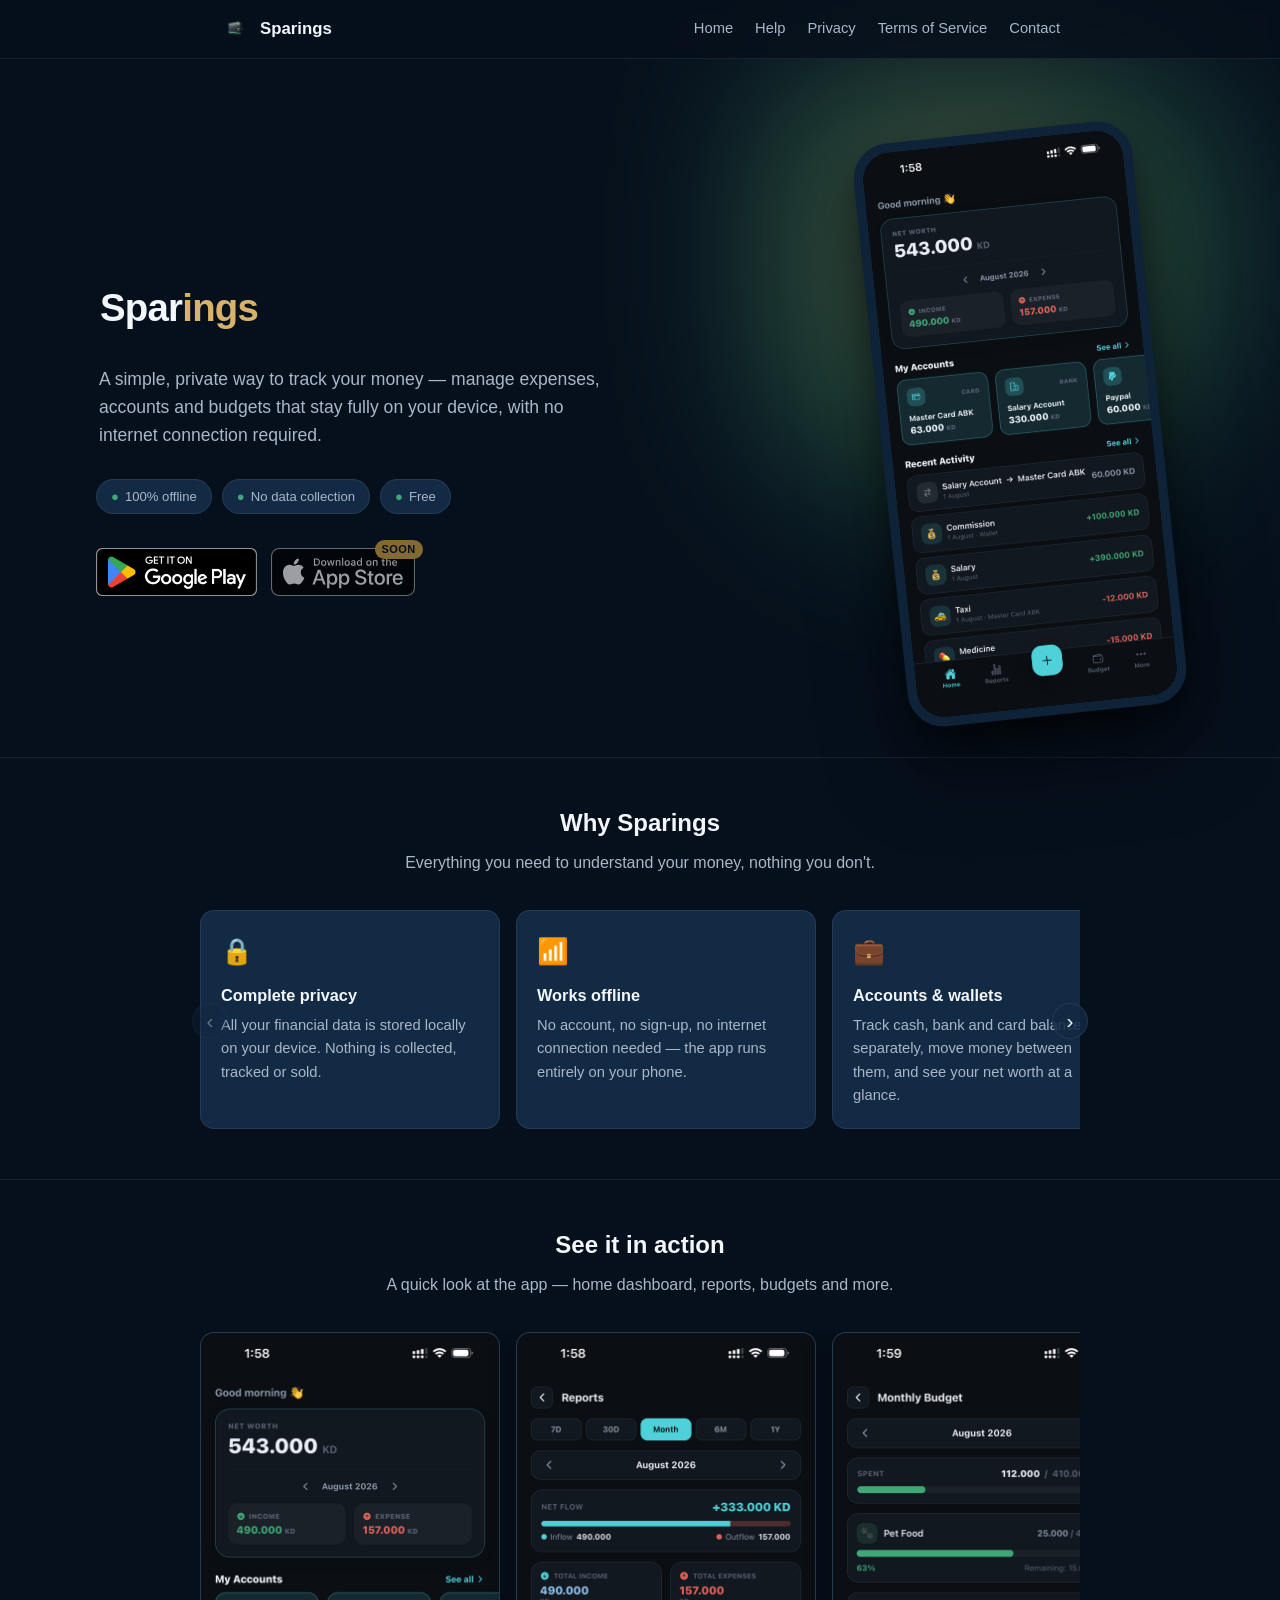
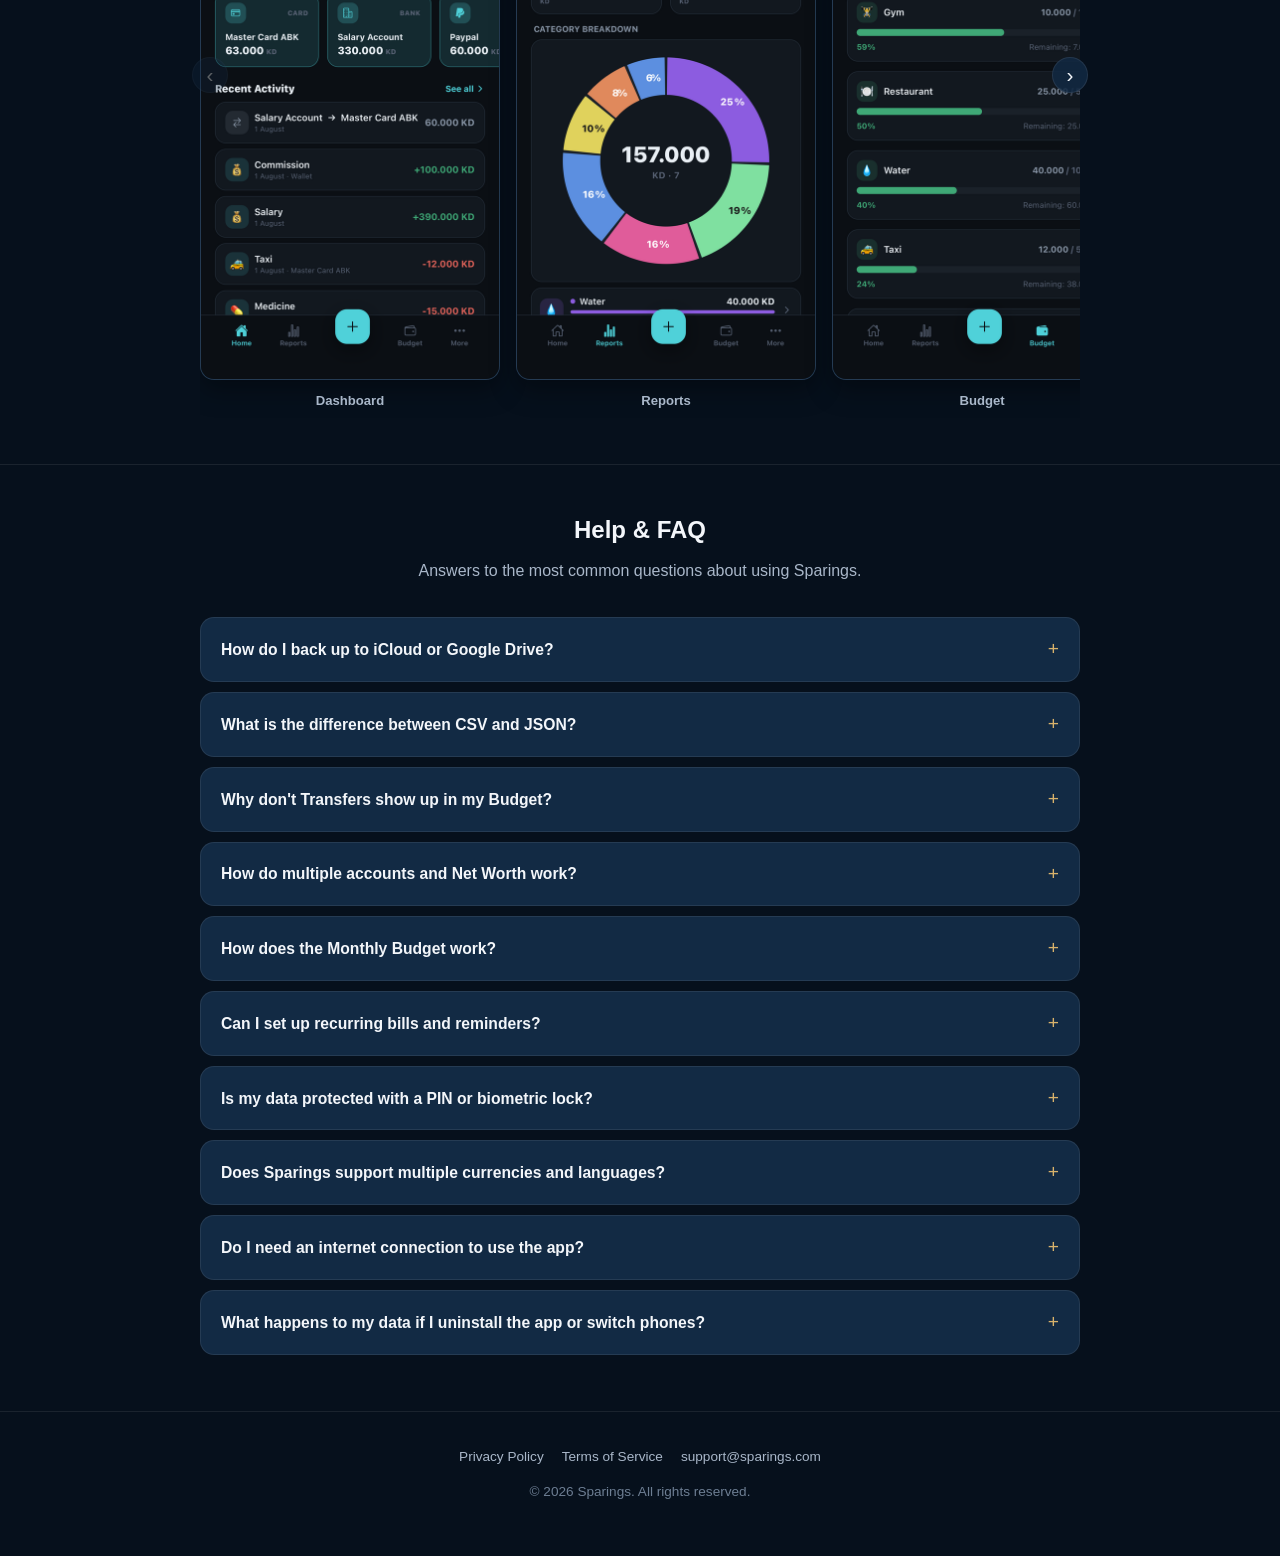
==== commit 3314a82a: "Center PP/TOS pages, hide Arabic section temporarily, add Soon tag to App Store badge, fix Google Pl" ====
--- a/index.html
+++ b/index.html
@@ -47,11 +47,15 @@
       </div>
 
       <div class="download-row">
+        <!-- TODO: once Sparings is published and live on Google Play,
+             replace this placeholder with the real Play Store listing
+             URL, e.g. <a class="store-badge-wrap" href="https://play.google.com/store/apps/details?id=com.sparings.app" target="_blank" rel="noopener"> -->
         <span class="store-badge-wrap" title="Coming soon">
           <img class="store-badge" src="assets/google-play-badge.png" alt="Get it on Google Play" />
         </span>
-        <span class="store-badge-wrap" title="Coming soon">
+        <span class="store-badge-wrap store-badge-wrap--soon" title="Coming soon">
           <img class="store-badge" src="assets/app-store-badge.svg" alt="Download on the App Store" />
+          <span class="badge-soon-tag">Soon</span>
         </span>
       </div>
     </div>
--- a/styles.css
+++ b/styles.css
@@ -188,6 +188,18 @@
   margin-left: -1px;
 }
 
+/* Privacy/Terms pages only — <p class="tagline"> sits directly under
+   <header class="hero"> here (no .hero-inner/.hero-text wrapper like the
+   homepage), so the rule above's margin-left:-1px leaves margin-right at
+   its default "auto" with nothing to balance it against, which pins the
+   whole line to the left instead of centering it. Higher-specificity
+   direct-child selector restores centering without touching the homepage. */
+header.hero > p.tagline {
+  text-align: center;
+  max-width: 600px;
+  margin: 0 auto;
+}
+
 /* Hero layout — two columns on wide screens (copy left, floating phone
    right); privacy.html/terms.html's plain text-only .hero (no .hero-inner)
    is untouched by any of this and keeps the simple centered rules above. */
@@ -247,7 +259,10 @@
 
 .store-badge-wrap {
   display: inline-block;
-  cursor: not-allowed;
+  /* Google Play badge: no live listing yet, but nothing marks it
+     unavailable (that's App Store-only, via --soon below), so it should
+     read as a normal clickable link. */
+  cursor: pointer;
   user-select: none;
 }
 
@@ -264,14 +279,43 @@
 
 @media (max-width: 900px) {
   .download-row {
-    flex-direction: column;
-    align-items: center;
-  }
-
+    flex-direction: row;
+    gap: 12px;
+  }
+
+  /* ~28% smaller than the desktop-fix's 64px, so both badges sit on one
+     row without wrapping even at 375px — still the same explicit-height
+     approach, so they stay equal to each other. */
   .store-badge-wrap .store-badge {
-    height: 64px;
+    height: 46px;
     width: auto;
   }
+}
+
+/* App Store badge only — iOS isn't available yet. Google Play's own
+   .store-badge-wrap is untouched (still full opacity, no "Soon" tag). */
+.store-badge-wrap--soon {
+  position: relative;
+  opacity: 0.6;
+  pointer-events: none;
+}
+
+.badge-soon-tag {
+  position: absolute;
+  top: -8px;
+  right: -8px;
+  /* Explicit gold per spec (#d9a441) — a touch warmer/more saturated
+     than the --gold token (#D8B26B) used elsewhere; dark navy text via
+     --bg for contrast, same as the page background. */
+  background: #d9a441;
+  color: var(--bg);
+  font-size: 11px;
+  font-weight: 700;
+  text-transform: uppercase;
+  letter-spacing: 0.04em;
+  line-height: 1.4;
+  padding: 2px 7px;
+  border-radius: 999px;
 }
 
 /* Hero visual — a floating "phone" (pure CSS frame, no external art) tilted
@@ -560,6 +604,12 @@
   border-radius: var(--radius);
   padding: 28px 26px;
   margin-bottom: 24px;
+  /* Centered column — the paragraph text inside keeps its own normal
+     alignment (left for English, right for .rtl); only the card itself
+     is constrained/centered. */
+  max-width: 820px;
+  margin-left: auto;
+  margin-right: auto;
 }
 
 .policy-block h2 {
